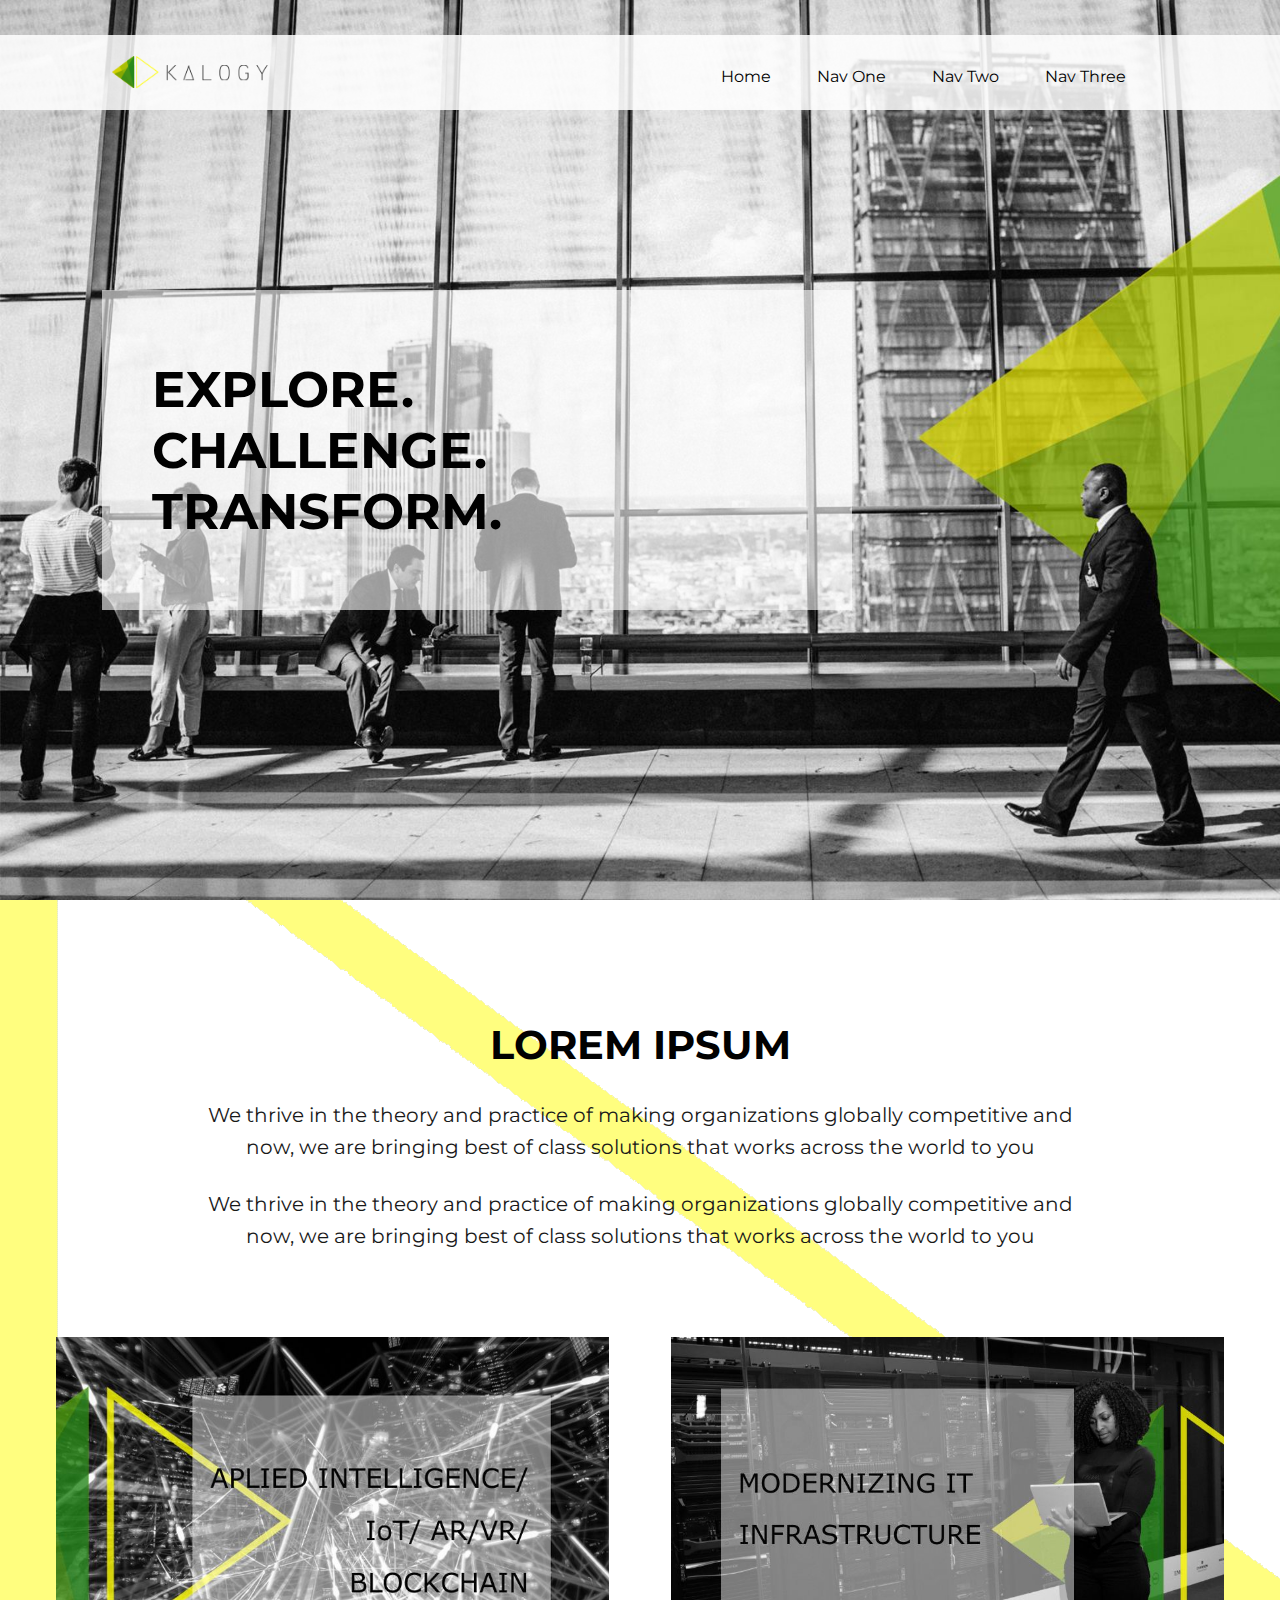
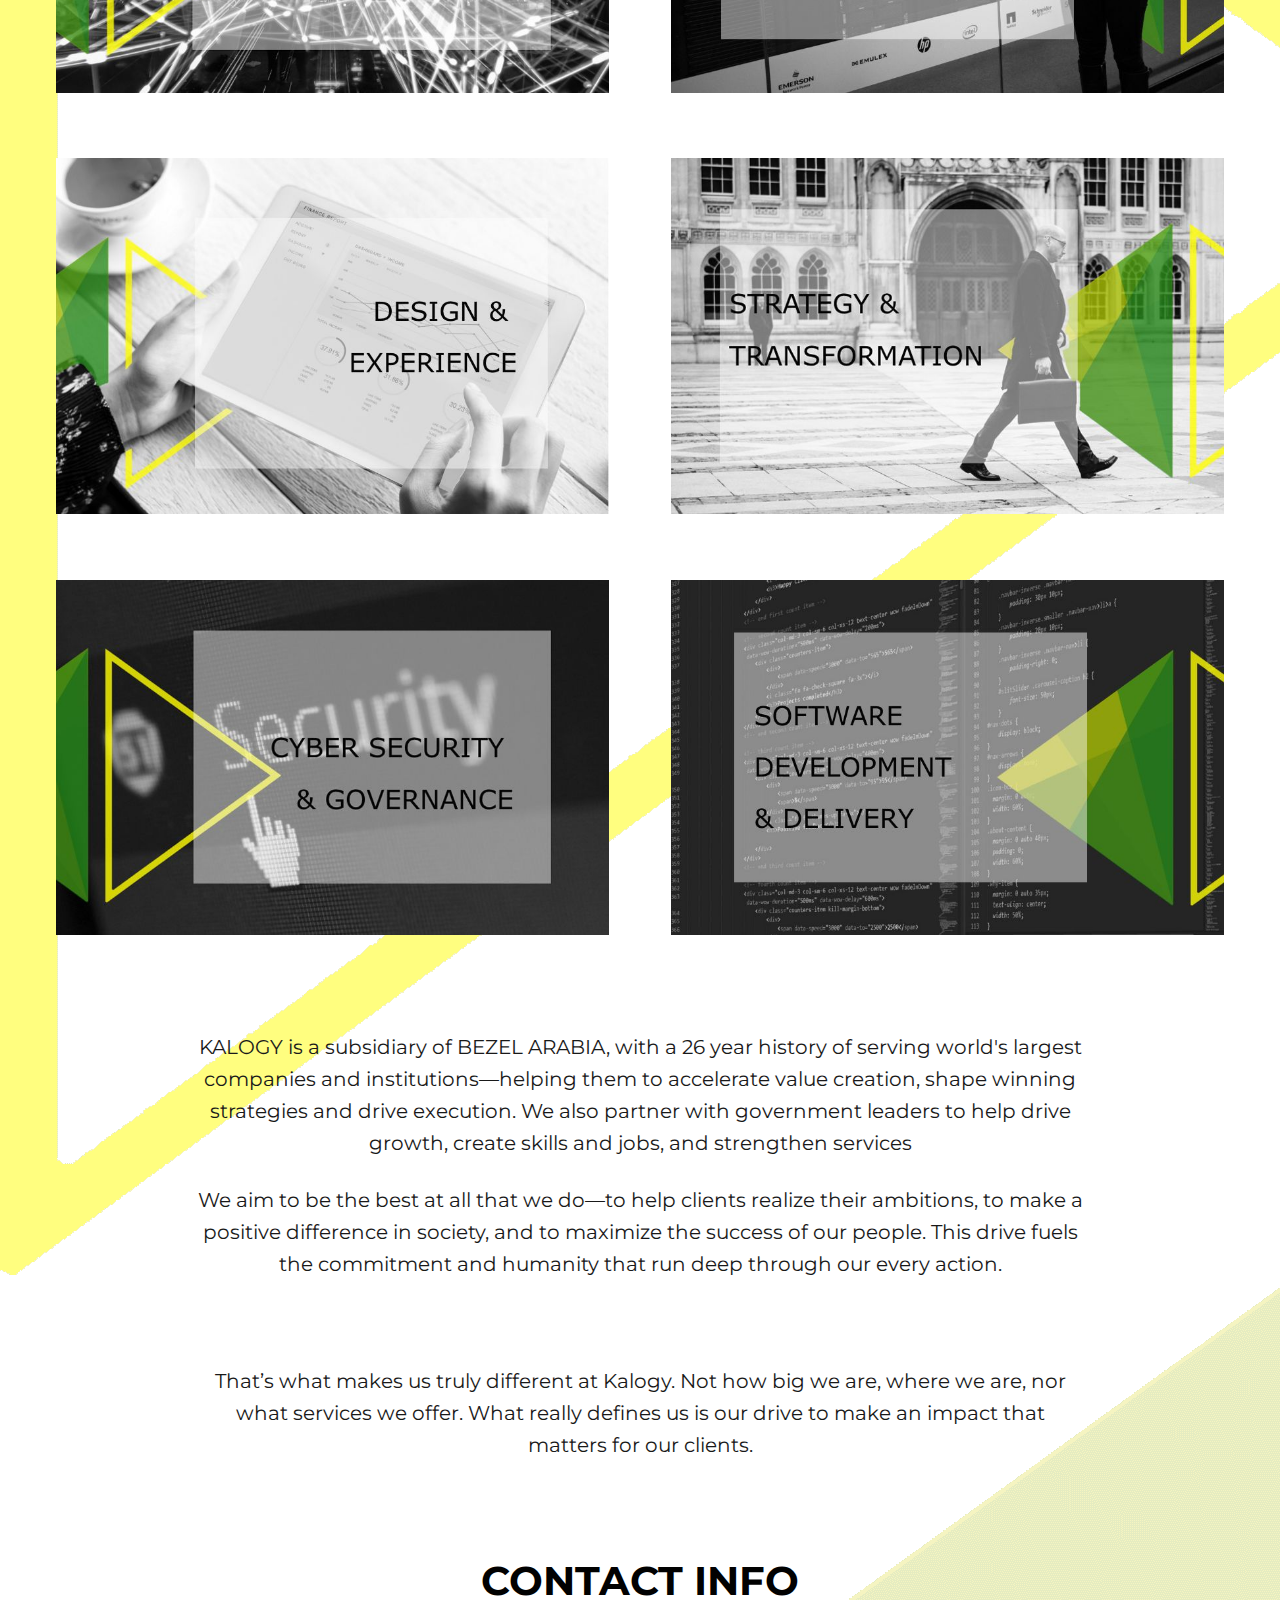
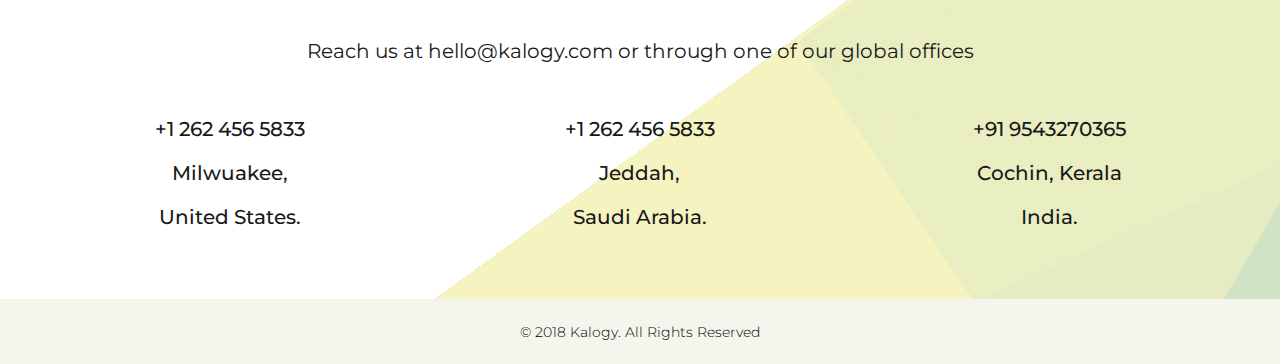
==== index.html @ 9469633d "Page designs" ====
<!doctype html>
<html lang="en" class="no-js">
<head>
	<meta charset="UTF-8">
  <meta name="viewport" content="width=device-width, initial-scale=1.0, maximum-scale=1.0, user-scalable=no" />
	<link href="https://fonts.googleapis.com/css?family=Montserrat:400,500,600,700" rel="stylesheet">
	<link rel="stylesheet" href="css/style.css">
	<script src="js/modernizr.js"></script> <!-- Modernizr -->

	<title></title>
</head>
<body>
	<header class="header">
		<div class="container">
			<div class="logo">
				<a href="index.html"><img src="images/logo.png" alt=""/></a>
			</div>
			<div class="mob-menu">
				 <span></span>
				 <span></span>
				 <span></span>
			</div>
			<nav class="nav">
				<ul class="nav-list">
					<li><a href="#">Home</a> </li>
					<li><a href="#">Nav One</a> </li>
					<li><a href="#">Nav Two</a> </li>
					<li><a href="#">Nav Three</a> </li>
				</ul>
			</nav>
		</div>
	</header>
 <main class="main">
 	 <div class="banner-sec home-bg">
		 <div class="container">
			 <div class="content-blk">
			 	<h1>EXPLORE.<br>CHALLENGE.<br>
				TRANSFORM.
				</h1>
			 </div>
		</div>
 	 </div>
	 <div class="content-sec cont-pad home-bg">
	 	<div class="container">
			<h2 class="sub-title">Lorem ipsum</h2>
       <article class="article">
 			 	<p>We thrive in the theory and practice of making organizations globally competitive and now, we are bringing best of class solutions that works across the world to you</p>
				<p>We thrive in the theory and practice of making organizations globally competitive and now, we are bringing best of class solutions that works across the world to you</p>
			 </article>
			 <div class="grid-blk grid-wrap">
			 		<div class="col-6 gird-img">
			 			<a href="service-1.html" target="_blank"><img src="images/grid-img-6.jpg" alt=""/></a>
			 		</div>
					<div class="col-6 gird-img">
			 			<a href="service-2.html" target="_blank"><img src="images/grid-img-4.jpg" alt=""/></a>
			 		</div>
					<div class="col-6 gird-img">
			 			<a href="service-3.html" target="_blank"><img src="images/grid-img-3.jpg" alt=""/></a>
			 		</div>
					<div class="col-6 gird-img">
			 			<a href="service-4.html" target="_blank"><img src="images/grid-img-2.jpg" alt=""/></a>
			 		</div>
					<div class="col-6 gird-img">
			 			<a href="service-5.html" target="_blank"><img src="images/grid-img-1.jpg" alt=""/></a>
			 		</div>
					<div class="col-6 gird-img">
			 			<a href="service-6.html" target="_blank"><img src="images/grid-img-5.jpg" alt=""/></a>
			 		</div>
			 </div>
			 <article class="article">
 			 	<p>KALOGY is a subsidiary of BEZEL ARABIA, with a 26 year history of serving world's largest companies and institutions—helping them to accelerate value creation, shape winning strategies and drive execution. We also partner with government leaders to help drive growth, create skills and jobs, and strengthen services</p>
				<p>We aim to be the best at all that we do—to help clients realize their ambitions, to make a positive difference in society, and to maximize the success of our people. This drive fuels the commitment and humanity that run deep through our every action.</p>
				<div class="p-sec">
					<p>That’s what makes us truly different at Kalogy. Not how big we are, where we are, nor what services we offer. What really defines us is our drive to make an impact that matters for our clients.</p>
				</div>
			 </article>
			 <div class="contact-blk">
				 <h2 class="sub-title">Contact info</h2>
			 		<article class="article">
						<p>Reach us at hello@kalogy.com or through one of our global offices</p>
					</article>
					<div class="grid-blk">
						<div class="col-3">
							<p>+1 262 456 5833</p>
							<p>Milwuakee,</p>
							<p>United States.</p>
						</div>
						<div class="col-3">
							<p>+1 262 456 5833</p>
							<p>Jeddah,</p>
							<p>Saudi Arabia.</p>
						</div>
						<div class="col-3">
							<p>+91 9543270365</p>
							<p>Cochin, Kerala</p>
							<p>India.</p>
						</div>
					</div>
			 </div>
		</div>
	 </div>
 </main>
<footer class="footer">
	<div class="container">
		© 2018 Kalogy. All Rights Reserved
	</div>
</footer>
<script src="js/jquery-3.1.min.js"></script>
<script src="js/main.js"></script> <!-- Resource jQuery -->
</body>
</html>
---- css/style.css ----
/*! normalize.css v3.0.3 | MIT License | github.com/necolas/normalize.css */html{font-family:sans-serif;-ms-text-size-adjust:100%;-webkit-text-size-adjust:100%}body,p{margin:0}article,aside,details,figcaption,figure,footer,header,hgroup,main,menu,nav,section,summary{display:block}audio,canvas,progress,video{display:inline-block;vertical-align:baseline}audio:not([controls]){display:none;height:0}[hidden],template{display:none}a{background-color:transparent}a:active,a:hover{outline:0}abbr[title]{border-bottom:1px dotted}b,strong{font-weight:bold}dfn{font-style:italic}h1{font-size:2em;margin:0.67em 0}mark{background:#ff0;color:#000}small{font-size:80%}sub,sup{font-size:75%;line-height:0;position:relative;vertical-align:baseline}sup{top:-0.5em}sub{bottom:-0.25em}img{border:0;max-width:100%}svg:not(:root){overflow:hidden}figure{margin:1em 40px}hr{box-sizing:content-box;height:0}pre{overflow:auto}code,kbd,pre,samp{font-family:monospace, monospace;font-size:1em}button,input,optgroup,select,textarea{color:inherit;font:inherit;margin:0}button{overflow:visible}button,select{text-transform:none}button,html input[type="button"],input[type="reset"],input[type="submit"]{-webkit-appearance:button;cursor:pointer}button[disabled],html input[disabled]{cursor:default}button::-moz-focus-inner,input::-moz-focus-inner{border:0;padding:0}input{line-height:normal}input[type="checkbox"],input[type="radio"]{box-sizing:border-box;padding:0}input[type="number"]::-webkit-inner-spin-button,input[type="number"]::-webkit-outer-spin-button{height:auto}input[type="search"]{-webkit-appearance:textfield;box-sizing:content-box}input[type="search"]::-webkit-search-cancel-button,input[type="search"]::-webkit-search-decoration{-webkit-appearance:none}fieldset{border:1px solid #c0c0c0;margin:0 2px;padding:0.35em 0.625em 0.75em}legend{border:0;padding:0}textarea{overflow:auto}optgroup{font-weight:bold}table{border-collapse:collapse;border-spacing:0}td,th{padding:0}ul,li,ol{list-style:none;margin:0;padding:0}*,*::after,*::before{box-sizing:border-box;-webkit-box-sizing:border-box}.clearfix:before,.clearfix:after{content:" ";display:table}.clearfix:after{clear:both}html{font-size:70%}@media only screen and (min-width: 1024px){html{font-size:100%}}body{font-size:1rem;font-family:"Montserrat",sans-serif;font-weight:500;background-color:#ffffff}a{text-decoration:none;font-weight:normal}a:hover,a:focus{text-decoration:none;outline:none}.container{max-width:1600px;width:100%;padding:0 10px;margin:0 auto;position:relative}@media only screen and (min-width: 1024px){.container{padding:0 25px}}@media only screen and (min-width: 1600px){.container{padding:0 8%}}.header{background-color:#ffffff;position:fixed;top:0;height:55px;width:100%;left:0;z-index:100;-webkit-box-shadow:0 2px 8px 0 rgba(0,0,0,0.08);box-shadow:0 2px 8px 0 rgba(0,0,0,0.08)}.header .container{padding:0}.header .container:before,.header .container:after{content:" ";display:table}.header .container:after{clear:both}.header .logo{padding:10px 0 0 10px}@media only screen and (min-width: 1024px){.header{box-shadow:none;-webkit-box-shadow:none;background-color:rgba(255,255,255,0.85);height:75px;position:absolute;width:100%;left:0;top:35px;padding:21px 0}.header .logo{float:left;padding-top:0}.header .container{padding:0 8%}}@media only screen and (min-width: 1024px){.header .nav{float:right;width:80%;margin-top:6px;text-align:right}}.header .nav-list{max-height:0;overflow:hidden;background-color:#ffffff;padding:0 10px;-moz-transition:max-height 0.4s;-o-transition:max-height 0.4s;-webkit-transition:max-height 0.4s;transition:max-height 0.4s}.header .nav-list>li{margin-bottom:10px}.header .nav-list>li>a{color:#010101;font-size:1.25rem;padding:15px 0;display:block;-webkit-transition:all .3s ease-in-out;-moz-transition:all .3s ease-in-out;-ms-transition:all .3s ease-in-out;-o-transition:all .3s ease-in-out;transition:all .3s ease-in-out;position:relative}.header .nav-list>li>a:after{position:absolute;content:"";width:0;height:2px;bottom:0;left:0;background-color:#439116;-webkit-transition:all .4s ease-in-out;-moz-transition:all .4s ease-in-out;-ms-transition:all .4s ease-in-out;-o-transition:all .4s ease-in-out;transition:all .4s ease-in-out}.header .nav-list>li>a:hover,.header .nav-list>li>a.active{color:#439116}.header .nav-list>li>a:hover:after,.header .nav-list>li>a.active:after{width:20px}@media only screen and (min-width: 1024px){.header .nav-list{max-height:none;background-color:transparent}.header .nav-list>li{display:inline-block;margin-right:5%}.header .nav-list>li a{padding:5px 0;font-size:1rem}}.header.open .nav-list{max-height:calc(100vh - 55px)}.banner-sec{width:100%;background-size:cover;background-repeat:no-repeat;min-height:400px}.banner-sec .container{height:100%;min-height:400px}.banner-sec .content-blk{position:absolute;top:100px;left:0;background-color:rgba(255,255,255,0.6);width:100%;padding:25px}@media only screen and (min-width: 1024px) and (max-height: 700px){.banner-sec .content-blk{top:135px;-moz-transform:translateY(0%);-webkit-transform:translateY(0%);-o-transform:translateY(0%);-ms-transform:translateY(0%);transform:translateY(0%)}}.banner-sec h1{text-transform:uppercase;font-weight:700;font-size:3.125rem;color:#010101}@media only screen and (min-width: 1024px){.banner-sec{height:100vh;min-height:700px}.banner-sec .content-blk{top:50%;-moz-transform:translateY(-50%);-webkit-transform:translateY(-50%);-o-transform:translateY(-50%);-ms-transform:translateY(-50%);transform:translateY(-50%);left:8%;max-width:750px;padding:35px 50px}.banner-sec .content-blk.right{text-align:right;left:auto;right:8%}}@media only screen and (min-width: 1600px){.banner-sec .content-blk{left:25px}.banner-sec .content-blk.right{right:25px}.banner-sec h1{line-height:100px}}.banner-sec.home-bg{background-image:url("../images/home-banner.jpg")}.banner-sec.serv-bg1{background-image:url("../images/serv-banner1.jpg")}.banner-sec.serv-bg2{background-image:url("../images/serv-banner2.jpg")}.banner-sec.serv-bg3{background-image:url("../images/serv-banner3.jpg")}.banner-sec.serv-bg4{background-image:url("../images/serv-banner5.jpg")}.banner-sec.serv-bg5{background-image:url("../images/serv-banner4.jpg")}.banner-sec.serv-bg6{background-image:url("../images/serv-banner6.jpg")}.sub-title{font-weight:700;margin-bottom:20px;text-align:center;margin-top:0;font-size:2.5rem;text-transform:uppercase;color:#010101}@media only screen and (min-width: 1024px){.sub-title{margin-bottom:30px}}.content-sec{background-repeat:no-repeat;height:100%;background-size:cover}@media only screen and (min-width: 1024px){.content-sec{background-size:auto}}.content-sec.home-bg{background-image:url("../images/home-bg.png")}.content-sec.sec-bg-1{background-image:url("../images/sec-bg-1.png");background-position:top right}.content-sec.sec-bg-2{background-image:url("../images/sec-bg-2.png");background-position:top left}.article{text-align:left;padding:0 5%}.article p{font-size:1.25rem;line-height:2rem;color:#191919;font-weight:400;margin-bottom:20px}.article p strong{font-weight:600}.article p>span{display:block}@media only screen and (min-width: 1024px){.article{padding:0 14%;text-align:center}.article.p-graph p{padding-bottom:40px}.article p{margin-bottom:25px}}@media only screen and (min-width: 1024px){.p-sec{padding-top:60px}}.cont-pad{padding-top:50px}@media only screen and (min-width: 1024px){.cont-pad{padding-top:120px}}.gird-img{text-align:center;margin-bottom:20px}@media only screen and (min-width: 1024px){.gird-img{margin-bottom:5%;padding:0 2.5%}}.grid-blk:before,.grid-blk:after{content:" ";display:table}.grid-blk:after{clear:both}@media only screen and (min-width: 1024px){.grid-blk .col-6{float:left;width:50%}.grid-blk .col-3{width:33.33%;float:left}}.grid-wrap{padding:25px 0}@media only screen and (min-width: 1024px){.grid-wrap{padding:60px 0 30px}}.contact-blk{padding-top:30px}.contact-blk .grid-blk{text-align:center}.contact-blk .col-3{margin-bottom:30px}.contact-blk p{color:#191919;margin-bottom:12px;font-size:1.25rem}@media only screen and (min-width: 1024px){.contact-blk{padding-top:70px}.contact-blk p{margin-bottom:20px}.contact-blk .grid-blk{padding:30px 0 50px}.contact-blk .col-3{margin-bottom:0}}.footer{height:65px;text-align:center;font-size:14px;font-weight:300;background-color:#f5f5ee;padding:24px 0}.main-content{padding-top:55px}@media only screen and (min-width: 1024px){.main-content{padding-top:0}}.mob-menu{position:absolute;right:12px;top:17px}@media only screen and (min-width: 1024px){.mob-menu{display:none}}.mob-menu span{display:block;width:30px;height:4px;margin-bottom:5px;position:relative;background:#439116;border-radius:3px;z-index:1;-webkit-transform-origin:4px 0px;transform-origin:4px 0px;transition:background 0.5s cubic-bezier(0.77, 0.2, 0.05, 1),opacity 0.55s ease,-webkit-transform 0.5s cubic-bezier(0.77, 0.2, 0.05, 1);transition:transform 0.5s cubic-bezier(0.77, 0.2, 0.05, 1),background 0.5s cubic-bezier(0.77, 0.2, 0.05, 1),opacity 0.55s ease;transition:transform 0.5s cubic-bezier(0.77, 0.2, 0.05, 1),background 0.5s cubic-bezier(0.77, 0.2, 0.05, 1),opacity 0.55s ease,-webkit-transform 0.5s cubic-bezier(0.77, 0.2, 0.05, 1)}.mob-menu span:first-child{transform-origin:0% 0%}.mob-menu span:nth-last-child(2){transform-origin:0% 100%}.mob-menu.active span{opacity:1;-webkit-transform:rotate(45deg) translate(-6px, -19px);transform:rotate(45deg) translate(-6px, -18px)}.mob-menu.active span:nth-last-child(2){-webkit-transform:rotate(-45deg) translate(0, 13px);transform:rotate(-45deg) translate(0, 13px)}.mob-menu.active span:nth-last-child(3){opacity:0;-webkit-transform:rotate(0deg) scale(0.2, 0.2);transform:rotate(0deg) scale(0.2, 0.2)}.list-wrap{padding:1px 0 20px;font-size:1.125rem}.list-wrap h4{font-size:1.5rem;font-weight:500}@media only screen and (min-width: 1024px){.list-wrap{font-size:1rem;padding:0 0 50px}.list-wrap h4{font-size:1.125rem}}.list-blk{padding-bottom:0}.list-blk ul,.list-blk ol{margin-left:30px}.list-blk ul,.list-blk ul li{list-style:disc;line-height:24px}.list-blk ol,.list-blk ol li{list-style:decimal;line-height:24px}.list-blk li{margin-bottom:10px;font-weight:400;color:#191919}@media only screen and (min-width: 1024px){.list-blk{padding-bottom:10px}}.hide-l{display:none}.hide-l h4{text-align:center;text-transform:uppercase}.show-m{display:block;font-size:1.125rem}@media only screen and (min-width: 1024px){.show-m{display:none}}@media only screen and (min-width: 1024px){.table-blk{width:100%;display:table}.table-blk .t-cell{display:table-cell;vertical-align:middle;padding-bottom:30px}.table-blk .col-1{width:19%;padding-right:1%}.table-blk .col-2{width:46%;padding-left:3%;padding-right:4%;border-left:2px solid #E5F3D6}.table-blk .col-3{width:34%;padding-left:3%;border-left:2px solid #FAF9D9}.table-blk.hide-l{display:table}.table-blk.hide-l .col-2,.table-blk.hide-l .col-3{border:0}}.listing{text-align:left;max-width:650px;margin:0 auto 50px;padding:0 5%}.listing li{margin-bottom:30px;font-size:1.25rem;font-weight:400;padding-left:25px;position:relative}.listing li:after{position:absolute;width:12px;height:12px;content:"";border-radius:50px;border:3px solid #439116;left:0;top:6px;background-color:#ffffff}@media only screen and (min-width: 1024px){.listing{margin-bottom:75px}.listing li{padding-left:40px}.listing li:after{border:4px solid #439116;width:14px;height:14px}}.img-blk{padding-bottom:70px}
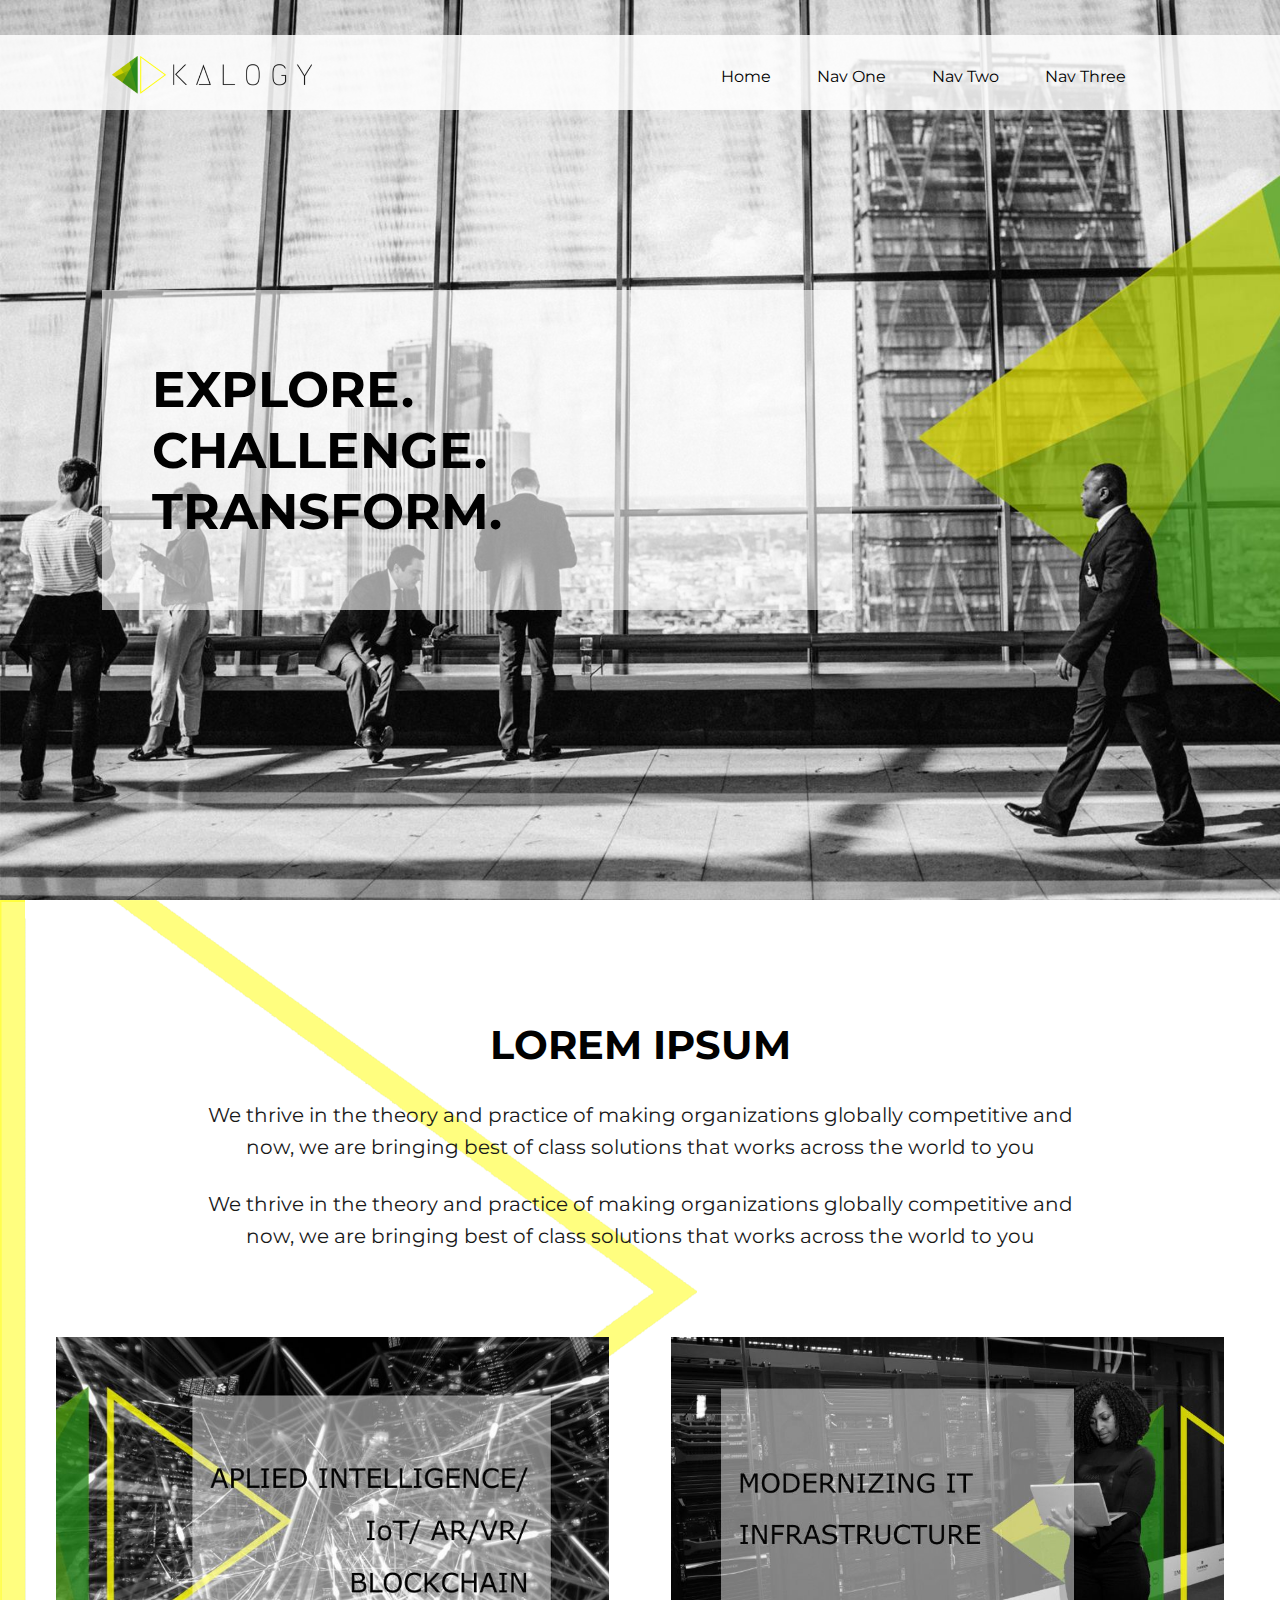
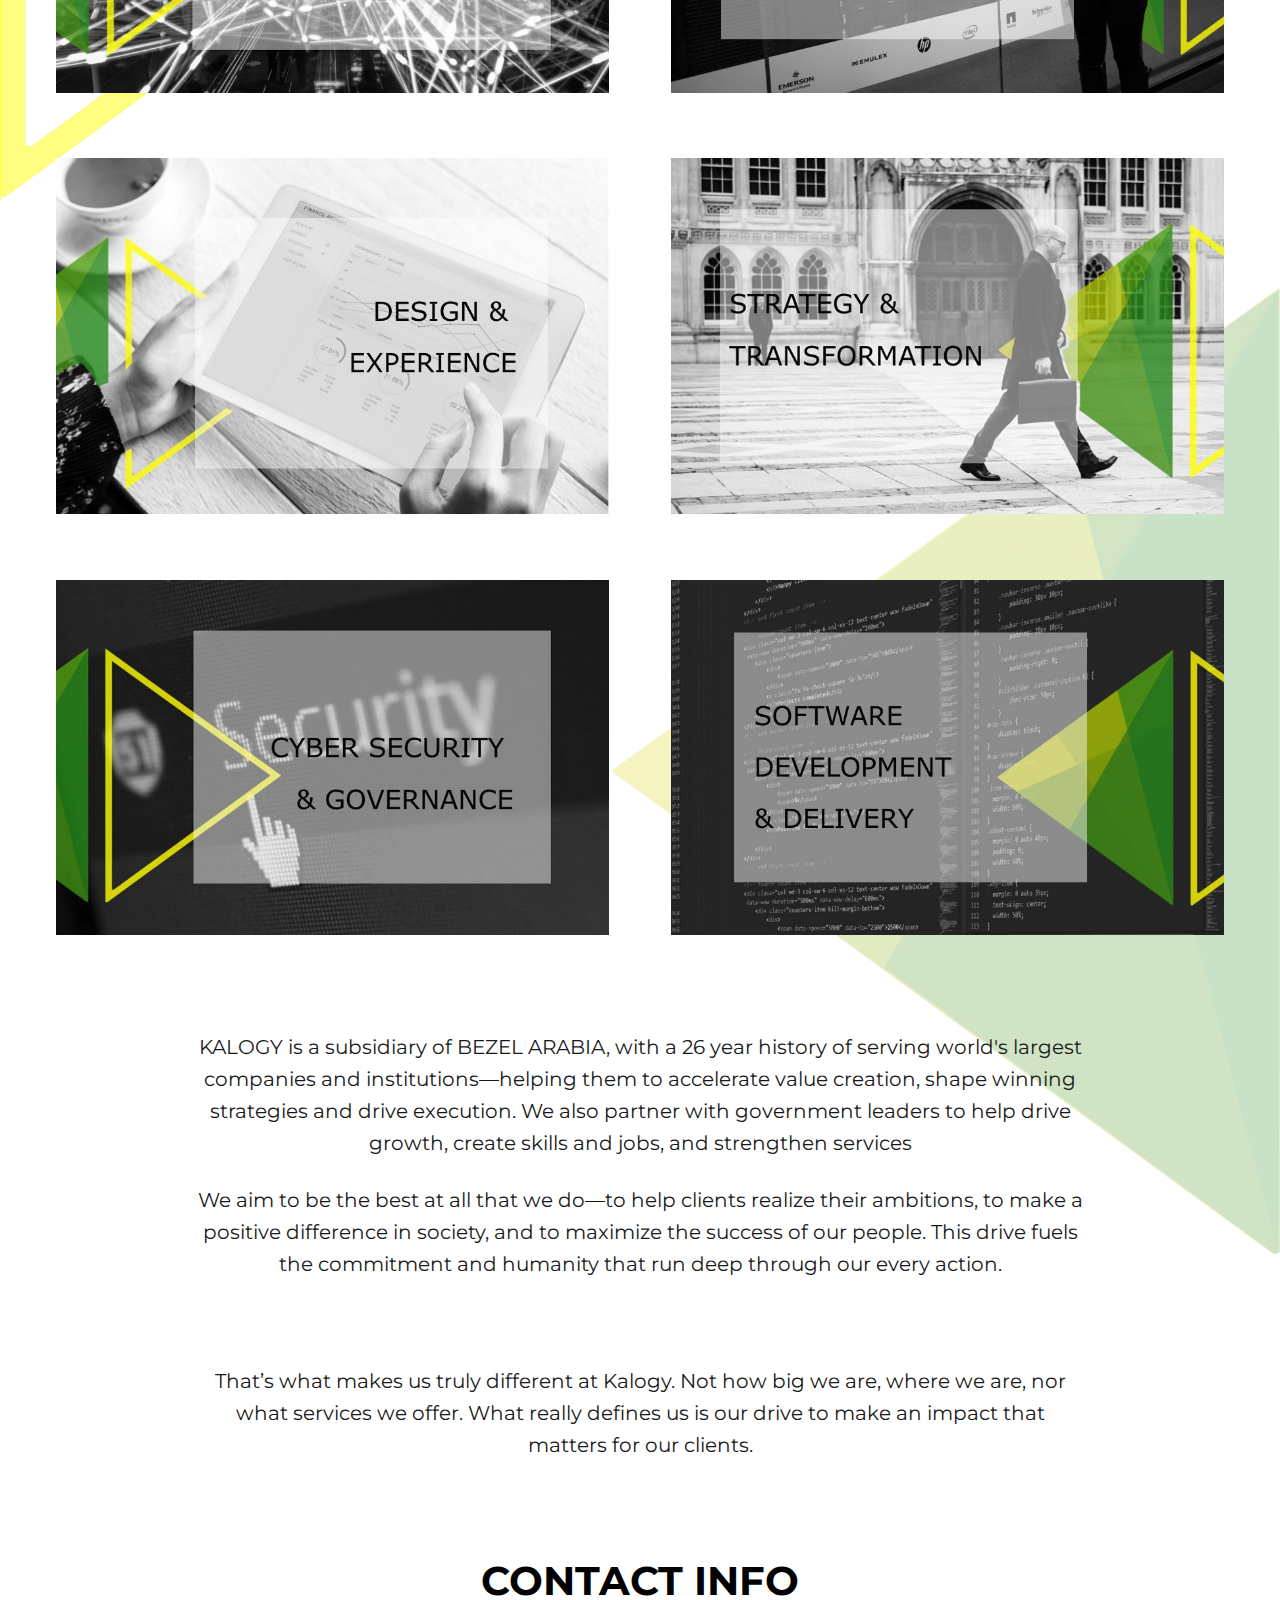
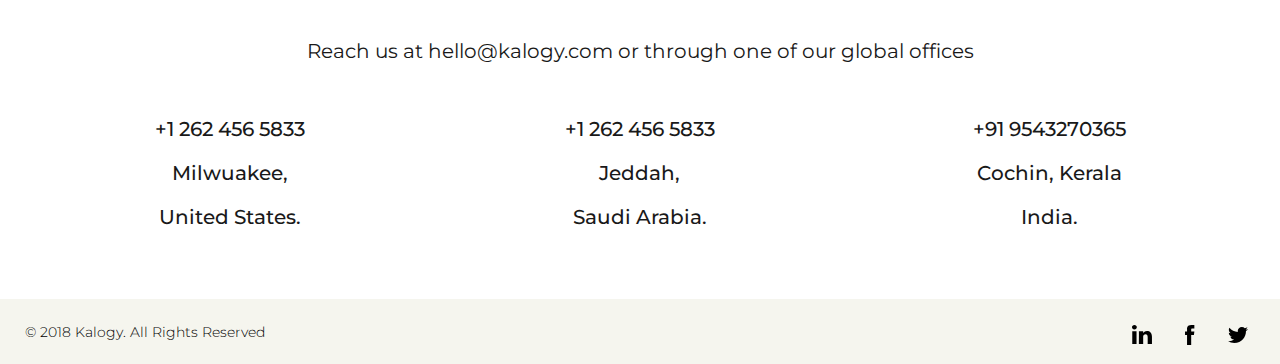
==== commit f20d45e4: "design changes" ====
--- a/index.html
+++ b/index.html
@@ -3,11 +3,12 @@
 <head>
 	<meta charset="UTF-8">
   <meta name="viewport" content="width=device-width, initial-scale=1.0, maximum-scale=1.0, user-scalable=no" />
+	<link rel="shortcut icon" href="images/favicon.ico" type="image/x-icon">
+  <link rel="icon" href="images/favicon.ico" type="image/x-icon">
 	<link href="https://fonts.googleapis.com/css?family=Montserrat:400,500,600,700" rel="stylesheet">
 	<link rel="stylesheet" href="css/style.css">
 	<script src="js/modernizr.js"></script> <!-- Modernizr -->
-
-	<title></title>
+	<title>Kalogy</title>
 </head>
 <body>
 	<header class="header">
@@ -49,22 +50,22 @@
 			 </article>
 			 <div class="grid-blk grid-wrap">
 			 		<div class="col-6 gird-img">
-			 			<a href="service-1.html" target="_blank"><img src="images/grid-img-6.jpg" alt=""/></a>
+			 			<a href="service-1.html"><img src="images/grid-img-6.jpg" alt=""/></a>
 			 		</div>
 					<div class="col-6 gird-img">
-			 			<a href="service-2.html" target="_blank"><img src="images/grid-img-4.jpg" alt=""/></a>
+			 			<a href="service-2.html"><img src="images/grid-img-4.jpg" alt=""/></a>
 			 		</div>
 					<div class="col-6 gird-img">
-			 			<a href="service-3.html" target="_blank"><img src="images/grid-img-3.jpg" alt=""/></a>
+			 			<a href="service-3.html"><img src="images/grid-img-3.jpg" alt=""/></a>
 			 		</div>
 					<div class="col-6 gird-img">
-			 			<a href="service-4.html" target="_blank"><img src="images/grid-img-2.jpg" alt=""/></a>
+			 			<a href="service-4.html"><img src="images/grid-img-2.jpg" alt=""/></a>
 			 		</div>
 					<div class="col-6 gird-img">
-			 			<a href="service-5.html" target="_blank"><img src="images/grid-img-1.jpg" alt=""/></a>
+			 			<a href="service-5.html"><img src="images/grid-img-1.jpg" alt=""/></a>
 			 		</div>
 					<div class="col-6 gird-img">
-			 			<a href="service-6.html" target="_blank"><img src="images/grid-img-5.jpg" alt=""/></a>
+			 			<a href="service-6.html"><img src="images/grid-img-5.jpg" alt=""/></a>
 			 		</div>
 			 </div>
 			 <article class="article">
@@ -101,8 +102,15 @@
 	 </div>
  </main>
 <footer class="footer">
-	<div class="container">
-		© 2018 Kalogy. All Rights Reserved
+	<div class="container ">
+		<ul class="social ">
+			<li> <a href="#" target="_blank"> <svg xmlns="http://www.w3.org/2000/svg" viewBox="-2 -2 24 24" width="24" height="24" preserveAspectRatio="xMinYMin" class="jam-icon jam-3"><path d="M19.959 11.719v7.379h-4.278v-6.885c0-1.73-.619-2.91-2.167-2.91-1.182 0-1.886.796-2.195 1.565-.113.275-.142.658-.142 1.043v7.187h-4.28s.058-11.66 0-12.869h4.28v1.824l-.028.042h.028v-.042c.568-.875 1.583-2.126 3.856-2.126 2.815 0 4.926 1.84 4.926 5.792zM2.421.026C.958.026 0 .986 0 2.249c0 1.235.93 2.224 2.365 2.224h.028c1.493 0 2.42-.989 2.42-2.224C4.787.986 3.887.026 2.422.026zM.254 19.098h4.278V6.229H.254v12.869z"></path></svg></a></li>
+			<li><a href="#" target="_blank"><svg xmlns="http://www.w3.org/2000/svg" viewBox="-7 -2 24 24" width="24" height="24" preserveAspectRatio="xMinYMin" class="jam-icon jam-4"><path d="M2.046 3.865v2.748H.032v3.36h2.014v9.986H6.18V9.974h2.775s.26-1.611.386-3.373H6.197V4.303c0-.343.45-.805.896-.805h2.254V0H6.283c-4.34 0-4.237 3.363-4.237 3.865z"></path></svg></a></li>
+			<li><a href="#" target="_blank"><svg xmlns="http://www.w3.org/2000/svg" viewBox="-2 -4 24 24" width="24" height="24" preserveAspectRatio="xMinYMin" class="jam-icon jam-3"><path d="M20 1.907a8.292 8.292 0 0 1-2.356.637A4.07 4.07 0 0 0 19.448.31a8.349 8.349 0 0 1-2.607.98A4.12 4.12 0 0 0 13.846.015c-2.266 0-4.103 1.81-4.103 4.04 0 .316.036.625.106.92A11.708 11.708 0 0 1 1.393.754a3.964 3.964 0 0 0-.554 2.03c0 1.403.724 2.64 1.824 3.363A4.151 4.151 0 0 1 .805 5.64v.05c0 1.958 1.415 3.591 3.29 3.963a4.216 4.216 0 0 1-1.08.141c-.265 0-.522-.025-.773-.075a4.098 4.098 0 0 0 3.832 2.807 8.312 8.312 0 0 1-5.095 1.727c-.332 0-.658-.02-.979-.056a11.727 11.727 0 0 0 6.289 1.818c7.547 0 11.673-6.157 11.673-11.496l-.014-.523A8.126 8.126 0 0 0 20 1.907z"></path></svg></a></li>
+		</ul>
+		<div class="cpy-rgt">
+			© 2018 Kalogy. All Rights Reserved
+		</div>
 	</div>
 </footer>
 <script src="js/jquery-3.1.min.js"></script>
--- a/css/style.css
+++ b/css/style.css
@@ -1 +1 @@
-/*! normalize.css v3.0.3 | MIT License | github.com/necolas/normalize.css */html{font-family:sans-serif;-ms-text-size-adjust:100%;-webkit-text-size-adjust:100%}body,p{margin:0}article,aside,details,figcaption,figure,footer,header,hgroup,main,menu,nav,section,summary{display:block}audio,canvas,progress,video{display:inline-block;vertical-align:baseline}audio:not([controls]){display:none;height:0}[hidden],template{display:none}a{background-color:transparent}a:active,a:hover{outline:0}abbr[title]{border-bottom:1px dotted}b,strong{font-weight:bold}dfn{font-style:italic}h1{font-size:2em;margin:0.67em 0}mark{background:#ff0;color:#000}small{font-size:80%}sub,sup{font-size:75%;line-height:0;position:relative;vertical-align:baseline}sup{top:-0.5em}sub{bottom:-0.25em}img{border:0;max-width:100%}svg:not(:root){overflow:hidden}figure{margin:1em 40px}hr{box-sizing:content-box;height:0}pre{overflow:auto}code,kbd,pre,samp{font-family:monospace, monospace;font-size:1em}button,input,optgroup,select,textarea{color:inherit;font:inherit;margin:0}button{overflow:visible}button,select{text-transform:none}button,html input[type="button"],input[type="reset"],input[type="submit"]{-webkit-appearance:button;cursor:pointer}button[disabled],html input[disabled]{cursor:default}button::-moz-focus-inner,input::-moz-focus-inner{border:0;padding:0}input{line-height:normal}input[type="checkbox"],input[type="radio"]{box-sizing:border-box;padding:0}input[type="number"]::-webkit-inner-spin-button,input[type="number"]::-webkit-outer-spin-button{height:auto}input[type="search"]{-webkit-appearance:textfield;box-sizing:content-box}input[type="search"]::-webkit-search-cancel-button,input[type="search"]::-webkit-search-decoration{-webkit-appearance:none}fieldset{border:1px solid #c0c0c0;margin:0 2px;padding:0.35em 0.625em 0.75em}legend{border:0;padding:0}textarea{overflow:auto}optgroup{font-weight:bold}table{border-collapse:collapse;border-spacing:0}td,th{padding:0}ul,li,ol{list-style:none;margin:0;padding:0}*,*::after,*::before{box-sizing:border-box;-webkit-box-sizing:border-box}.clearfix:before,.clearfix:after{content:" ";display:table}.clearfix:after{clear:both}html{font-size:70%}@media only screen and (min-width: 1024px){html{font-size:100%}}body{font-size:1rem;font-family:"Montserrat",sans-serif;font-weight:500;background-color:#ffffff}a{text-decoration:none;font-weight:normal}a:hover,a:focus{text-decoration:none;outline:none}.container{max-width:1600px;width:100%;padding:0 10px;margin:0 auto;position:relative}@media only screen and (min-width: 1024px){.container{padding:0 25px}}@media only screen and (min-width: 1600px){.container{padding:0 8%}}.header{background-color:#ffffff;position:fixed;top:0;height:55px;width:100%;left:0;z-index:100;-webkit-box-shadow:0 2px 8px 0 rgba(0,0,0,0.08);box-shadow:0 2px 8px 0 rgba(0,0,0,0.08)}.header .container{padding:0}.header .container:before,.header .container:after{content:" ";display:table}.header .container:after{clear:both}.header .logo{padding:10px 0 0 10px}@media only screen and (min-width: 1024px){.header{box-shadow:none;-webkit-box-shadow:none;background-color:rgba(255,255,255,0.85);height:75px;position:absolute;width:100%;left:0;top:35px;padding:21px 0}.header .logo{float:left;padding-top:0}.header .container{padding:0 8%}}@media only screen and (min-width: 1024px){.header .nav{float:right;width:80%;margin-top:6px;text-align:right}}.header .nav-list{max-height:0;overflow:hidden;background-color:#ffffff;padding:0 10px;-moz-transition:max-height 0.4s;-o-transition:max-height 0.4s;-webkit-transition:max-height 0.4s;transition:max-height 0.4s}.header .nav-list>li{margin-bottom:10px}.header .nav-list>li>a{color:#010101;font-size:1.25rem;padding:15px 0;display:block;-webkit-transition:all .3s ease-in-out;-moz-transition:all .3s ease-in-out;-ms-transition:all .3s ease-in-out;-o-transition:all .3s ease-in-out;transition:all .3s ease-in-out;position:relative}.header .nav-list>li>a:after{position:absolute;content:"";width:0;height:2px;bottom:0;left:0;background-color:#439116;-webkit-transition:all .4s ease-in-out;-moz-transition:all .4s ease-in-out;-ms-transition:all .4s ease-in-out;-o-transition:all .4s ease-in-out;transition:all .4s ease-in-out}.header .nav-list>li>a:hover,.header .nav-list>li>a.active{color:#439116}.header .nav-list>li>a:hover:after,.header .nav-list>li>a.active:after{width:20px}@media only screen and (min-width: 1024px){.header .nav-list{max-height:none;background-color:transparent}.header .nav-list>li{display:inline-block;margin-right:5%}.header .nav-list>li a{padding:5px 0;font-size:1rem}}.header.open .nav-list{max-height:calc(100vh - 55px)}.banner-sec{width:100%;background-size:cover;background-repeat:no-repeat;min-height:400px}.banner-sec .container{height:100%;min-height:400px}.banner-sec .content-blk{position:absolute;top:100px;left:0;background-color:rgba(255,255,255,0.6);width:100%;padding:25px}@media only screen and (min-width: 1024px) and (max-height: 700px){.banner-sec .content-blk{top:135px;-moz-transform:translateY(0%);-webkit-transform:translateY(0%);-o-transform:translateY(0%);-ms-transform:translateY(0%);transform:translateY(0%)}}.banner-sec h1{text-transform:uppercase;font-weight:700;font-size:3.125rem;color:#010101}@media only screen and (min-width: 1024px){.banner-sec{height:100vh;min-height:700px}.banner-sec .content-blk{top:50%;-moz-transform:translateY(-50%);-webkit-transform:translateY(-50%);-o-transform:translateY(-50%);-ms-transform:translateY(-50%);transform:translateY(-50%);left:8%;max-width:750px;padding:35px 50px}.banner-sec .content-blk.right{text-align:right;left:auto;right:8%}}@media only screen and (min-width: 1600px){.banner-sec .content-blk{left:25px}.banner-sec .content-blk.right{right:25px}.banner-sec h1{line-height:100px}}.banner-sec.home-bg{background-image:url("../images/home-banner.jpg")}.banner-sec.serv-bg1{background-image:url("../images/serv-banner1.jpg")}.banner-sec.serv-bg2{background-image:url("../images/serv-banner2.jpg")}.banner-sec.serv-bg3{background-image:url("../images/serv-banner3.jpg")}.banner-sec.serv-bg4{background-image:url("../images/serv-banner5.jpg")}.banner-sec.serv-bg5{background-image:url("../images/serv-banner4.jpg")}.banner-sec.serv-bg6{background-image:url("../images/serv-banner6.jpg")}.sub-title{font-weight:700;margin-bottom:20px;text-align:center;margin-top:0;font-size:2.5rem;text-transform:uppercase;color:#010101}@media only screen and (min-width: 1024px){.sub-title{margin-bottom:30px}}.content-sec{background-repeat:no-repeat;height:100%;background-size:cover}@media only screen and (min-width: 1024px){.content-sec{background-size:auto}}.content-sec.home-bg{background-image:url("../images/home-bg.png")}.content-sec.sec-bg-1{background-image:url("../images/sec-bg-1.png");background-position:top right}.content-sec.sec-bg-2{background-image:url("../images/sec-bg-2.png");background-position:top left}.article{text-align:left;padding:0 5%}.article p{font-size:1.25rem;line-height:2rem;color:#191919;font-weight:400;margin-bottom:20px}.article p strong{font-weight:600}.article p>span{display:block}@media only screen and (min-width: 1024px){.article{padding:0 14%;text-align:center}.article.p-graph p{padding-bottom:40px}.article p{margin-bottom:25px}}@media only screen and (min-width: 1024px){.p-sec{padding-top:60px}}.cont-pad{padding-top:50px}@media only screen and (min-width: 1024px){.cont-pad{padding-top:120px}}.gird-img{text-align:center;margin-bottom:20px}@media only screen and (min-width: 1024px){.gird-img{margin-bottom:5%;padding:0 2.5%}}.grid-blk:before,.grid-blk:after{content:" ";display:table}.grid-blk:after{clear:both}@media only screen and (min-width: 1024px){.grid-blk .col-6{float:left;width:50%}.grid-blk .col-3{width:33.33%;float:left}}.grid-wrap{padding:25px 0}@media only screen and (min-width: 1024px){.grid-wrap{padding:60px 0 30px}}.contact-blk{padding-top:30px}.contact-blk .grid-blk{text-align:center}.contact-blk .col-3{margin-bottom:30px}.contact-blk p{color:#191919;margin-bottom:12px;font-size:1.25rem}@media only screen and (min-width: 1024px){.contact-blk{padding-top:70px}.contact-blk p{margin-bottom:20px}.contact-blk .grid-blk{padding:30px 0 50px}.contact-blk .col-3{margin-bottom:0}}.footer{height:65px;text-align:center;font-size:14px;font-weight:300;background-color:#f5f5ee;padding:24px 0}.main-content{padding-top:55px}@media only screen and (min-width: 1024px){.main-content{padding-top:0}}.mob-menu{position:absolute;right:12px;top:17px}@media only screen and (min-width: 1024px){.mob-menu{display:none}}.mob-menu span{display:block;width:30px;height:4px;margin-bottom:5px;position:relative;background:#439116;border-radius:3px;z-index:1;-webkit-transform-origin:4px 0px;transform-origin:4px 0px;transition:background 0.5s cubic-bezier(0.77, 0.2, 0.05, 1),opacity 0.55s ease,-webkit-transform 0.5s cubic-bezier(0.77, 0.2, 0.05, 1);transition:transform 0.5s cubic-bezier(0.77, 0.2, 0.05, 1),background 0.5s cubic-bezier(0.77, 0.2, 0.05, 1),opacity 0.55s ease;transition:transform 0.5s cubic-bezier(0.77, 0.2, 0.05, 1),background 0.5s cubic-bezier(0.77, 0.2, 0.05, 1),opacity 0.55s ease,-webkit-transform 0.5s cubic-bezier(0.77, 0.2, 0.05, 1)}.mob-menu span:first-child{transform-origin:0% 0%}.mob-menu span:nth-last-child(2){transform-origin:0% 100%}.mob-menu.active span{opacity:1;-webkit-transform:rotate(45deg) translate(-6px, -19px);transform:rotate(45deg) translate(-6px, -18px)}.mob-menu.active span:nth-last-child(2){-webkit-transform:rotate(-45deg) translate(0, 13px);transform:rotate(-45deg) translate(0, 13px)}.mob-menu.active span:nth-last-child(3){opacity:0;-webkit-transform:rotate(0deg) scale(0.2, 0.2);transform:rotate(0deg) scale(0.2, 0.2)}.list-wrap{padding:1px 0 20px;font-size:1.125rem}.list-wrap h4{font-size:1.5rem;font-weight:500}@media only screen and (min-width: 1024px){.list-wrap{font-size:1rem;padding:0 0 50px}.list-wrap h4{font-size:1.125rem}}.list-blk{padding-bottom:0}.list-blk ul,.list-blk ol{margin-left:30px}.list-blk ul,.list-blk ul li{list-style:disc;line-height:24px}.list-blk ol,.list-blk ol li{list-style:decimal;line-height:24px}.list-blk li{margin-bottom:10px;font-weight:400;color:#191919}@media only screen and (min-width: 1024px){.list-blk{padding-bottom:10px}}.hide-l{display:none}.hide-l h4{text-align:center;text-transform:uppercase}.show-m{display:block;font-size:1.125rem}@media only screen and (min-width: 1024px){.show-m{display:none}}@media only screen and (min-width: 1024px){.table-blk{width:100%;display:table}.table-blk .t-cell{display:table-cell;vertical-align:middle;padding-bottom:30px}.table-blk .col-1{width:19%;padding-right:1%}.table-blk .col-2{width:46%;padding-left:3%;padding-right:4%;border-left:2px solid #E5F3D6}.table-blk .col-3{width:34%;padding-left:3%;border-left:2px solid #FAF9D9}.table-blk.hide-l{display:table}.table-blk.hide-l .col-2,.table-blk.hide-l .col-3{border:0}}.listing{text-align:left;max-width:650px;margin:0 auto 50px;padding:0 5%}.listing li{margin-bottom:30px;font-size:1.25rem;font-weight:400;padding-left:25px;position:relative}.listing li:after{position:absolute;width:12px;height:12px;content:"";border-radius:50px;border:3px solid #439116;left:0;top:6px;background-color:#ffffff}@media only screen and (min-width: 1024px){.listing{margin-bottom:75px}.listing li{padding-left:40px}.listing li:after{border:4px solid #439116;width:14px;height:14px}}.img-blk{padding-bottom:70px}
+/*! normalize.css v3.0.3 | MIT License | github.com/necolas/normalize.css */html{font-family:sans-serif;-ms-text-size-adjust:100%;-webkit-text-size-adjust:100%}body,p{margin:0}article,aside,details,figcaption,figure,footer,header,hgroup,main,menu,nav,section,summary{display:block}audio,canvas,progress,video{display:inline-block;vertical-align:baseline}audio:not([controls]){display:none;height:0}[hidden],template{display:none}a{background-color:transparent}a:active,a:hover{outline:0}abbr[title]{border-bottom:1px dotted}b,strong{font-weight:bold}dfn{font-style:italic}h1{font-size:2em;margin:0.67em 0}mark{background:#ff0;color:#000}small{font-size:80%}sub,sup{font-size:75%;line-height:0;position:relative;vertical-align:baseline}sup{top:-0.5em}sub{bottom:-0.25em}img{border:0;max-width:100%}svg:not(:root){overflow:hidden}figure{margin:1em 40px}hr{box-sizing:content-box;height:0}pre{overflow:auto}code,kbd,pre,samp{font-family:monospace, monospace;font-size:1em}button,input,optgroup,select,textarea{color:inherit;font:inherit;margin:0}button{overflow:visible}button,select{text-transform:none}button,html input[type="button"],input[type="reset"],input[type="submit"]{-webkit-appearance:button;cursor:pointer}button[disabled],html input[disabled]{cursor:default}button::-moz-focus-inner,input::-moz-focus-inner{border:0;padding:0}input{line-height:normal}input[type="checkbox"],input[type="radio"]{box-sizing:border-box;padding:0}input[type="number"]::-webkit-inner-spin-button,input[type="number"]::-webkit-outer-spin-button{height:auto}input[type="search"]{-webkit-appearance:textfield;box-sizing:content-box}input[type="search"]::-webkit-search-cancel-button,input[type="search"]::-webkit-search-decoration{-webkit-appearance:none}fieldset{border:1px solid #c0c0c0;margin:0 2px;padding:0.35em 0.625em 0.75em}legend{border:0;padding:0}textarea{overflow:auto}optgroup{font-weight:bold}table{border-collapse:collapse;border-spacing:0}td,th{padding:0}ul,li,ol{list-style:none;margin:0;padding:0}*,*::after,*::before{box-sizing:border-box;-webkit-box-sizing:border-box}.clearfix:before,.clearfix:after{content:" ";display:table}.clearfix:after{clear:both}html{font-size:70%}@media only screen and (min-width: 1024px){html{font-size:100%}}body{font-size:1rem;font-family:"Montserrat",sans-serif;font-weight:500;background-color:#ffffff}a{text-decoration:none;font-weight:normal}a:hover,a:focus{text-decoration:none;outline:none}.container{max-width:1600px;width:100%;padding:0 10px;margin:0 auto;position:relative}@media only screen and (min-width: 1024px){.container{padding:0 25px}}@media only screen and (min-width: 1600px){.container{padding:0 8%}}.header{background-color:#ffffff;position:fixed;top:0;height:55px;width:100%;left:0;z-index:100;-webkit-box-shadow:0 2px 8px 0 rgba(0,0,0,0.08);box-shadow:0 2px 8px 0 rgba(0,0,0,0.08)}.header .container{padding:0}.header .container:before,.header .container:after{content:" ";display:table}.header .container:after{clear:both}.header .logo{padding:10px 0 0 10px;max-width:170px}@media only screen and (min-width: 1024px){.header{box-shadow:none;-webkit-box-shadow:none;background-color:rgba(255,255,255,0.85);height:75px;position:absolute;width:100%;left:0;top:35px;padding:21px 0}.header .logo{float:left;max-width:none;padding-top:0}.header .container{padding:0 8%}}@media only screen and (min-width: 1024px){.header .nav{float:right;width:80%;margin-top:6px;text-align:right}}.header .nav-list{max-height:0;overflow:hidden;background-color:#ffffff;padding:0 10px;-moz-transition:max-height 0.4s;-o-transition:max-height 0.4s;-webkit-transition:max-height 0.4s;transition:max-height 0.4s}.header .nav-list>li{margin-bottom:10px}.header .nav-list>li>a{color:#010101;font-size:1.25rem;padding:15px 0;display:block;-webkit-transition:all .3s ease-in-out;-moz-transition:all .3s ease-in-out;-ms-transition:all .3s ease-in-out;-o-transition:all .3s ease-in-out;transition:all .3s ease-in-out;position:relative}.header .nav-list>li>a:after{position:absolute;content:"";width:0;height:2px;bottom:0;left:0;background-color:#439116;-webkit-transition:all .4s ease-in-out;-moz-transition:all .4s ease-in-out;-ms-transition:all .4s ease-in-out;-o-transition:all .4s ease-in-out;transition:all .4s ease-in-out}.header .nav-list>li>a:hover,.header .nav-list>li>a.active{color:#439116}.header .nav-list>li>a:hover:after,.header .nav-list>li>a.active:after{width:20px}@media only screen and (min-width: 1024px){.header .nav-list{max-height:none;background-color:transparent}.header .nav-list>li{display:inline-block;margin-right:5%}.header .nav-list>li a{padding:5px 0;font-size:1rem}}.header.open .nav-list{max-height:calc(100vh - 55px)}.banner-sec{width:100%;background-size:cover;background-repeat:no-repeat}.banner-sec .container{height:100%;min-height:370px}.banner-sec .content-blk{position:absolute;top:100px;left:0;background-color:rgba(255,255,255,0.6);width:100%;padding:25px}@media only screen and (min-width: 1024px) and (max-height: 700px){.banner-sec .content-blk{top:135px;-moz-transform:translateY(0%);-webkit-transform:translateY(0%);-o-transform:translateY(0%);-ms-transform:translateY(0%);transform:translateY(0%)}}.banner-sec h1{text-transform:uppercase;font-weight:700;font-size:2.625rem;color:#010101}@media only screen and (min-width: 768px){.banner-sec{min-height:400px}.banner-sec h1{font-size:3.125rem}.banner-sec .container{min-height:400px}}@media only screen and (min-width: 1024px){.banner-sec{height:100vh;min-height:700px}.banner-sec .content-blk{top:50%;-moz-transform:translateY(-50%);-webkit-transform:translateY(-50%);-o-transform:translateY(-50%);-ms-transform:translateY(-50%);transform:translateY(-50%);left:8%;max-width:750px;padding:35px 50px}.banner-sec .content-blk.right{text-align:right;left:auto;right:8%}}@media only screen and (min-width: 1600px){.banner-sec .content-blk{left:25px}.banner-sec .content-blk.right{right:25px}.banner-sec h1{line-height:100px}}.banner-sec.home-bg{background-image:url("../images/home-banner-mob.jpg")}@media only screen and (min-width: 768px){.banner-sec.home-bg{background-image:url("../images/home-banner.jpg")}}.banner-sec.serv-bg1{background-image:url("../images/serv-banner1.jpg")}@media only screen and (min-width: 768px){.banner-sec.serv-bg1{background-image:url("../images/home-banner.jpg")}}.banner-sec.serv-bg2{background-image:url("../images/serv-banner2-mob.jpg")}@media only screen and (min-width: 768px){.banner-sec.serv-bg2{background-image:url("../images/serv-banner2.jpg")}}.banner-sec.serv-bg3{background-image:url("../images/serv-banner3-mob.jpg")}@media only screen and (min-width: 768px){.banner-sec.serv-bg3{background-image:url("../images/serv-banner3.jpg")}}.banner-sec.serv-bg4{background-image:url("../images/serv-banner5-mob.jpg")}@media only screen and (min-width: 768px){.banner-sec.serv-bg4{background-image:url("../images/serv-banner5.jpg")}}.banner-sec.serv-bg5{background-image:url("../images/serv-banner4-mob.jpg")}@media only screen and (min-width: 768px){.banner-sec.serv-bg5{background-image:url("../images/serv-banner4.jpg")}}.banner-sec.serv-bg6{background-image:url("../images/serv-banner6-mob.jpg")}@media only screen and (min-width: 768px){.banner-sec.serv-bg6{background-image:url("../images/serv-banner6.jpg")}}.sub-title{font-weight:700;margin-bottom:20px;text-align:center;margin-top:0;font-size:2.5rem;text-transform:uppercase;color:#010101}@media only screen and (min-width: 1024px){.sub-title{margin-bottom:30px}}.content-sec{background-repeat:no-repeat;height:100%;background-size:contain}.content-sec.home-bg{background-image:url("../images/home-bg.png")}.content-sec.sec-bg-1{background-image:url("../images/sec-bg-1.png");background-position:top right}.content-sec.sec-bg-2{background-image:url("../images/sec-bg-2.png");background-position:top left}.article{text-align:left;padding:0 5%}.article p{font-size:1.25rem;line-height:2rem;color:#191919;font-weight:400;margin-bottom:20px}.article p strong{font-weight:600}.article p>span{display:block}@media only screen and (min-width: 1024px){.article{padding:0 14%;text-align:center}.article.p-graph p{padding-bottom:40px}.article p{margin-bottom:25px}}@media only screen and (min-width: 1024px){.p-sec{padding-top:60px}}.cont-pad{padding-top:50px}@media only screen and (min-width: 1024px){.cont-pad{padding-top:120px}}.gird-img{text-align:center;margin-bottom:20px}@media only screen and (min-width: 1024px){.gird-img{margin-bottom:5%;padding:0 2.5%}}.grid-blk:before,.grid-blk:after{content:" ";display:table}.grid-blk:after{clear:both}@media only screen and (min-width: 1024px){.grid-blk .col-6{float:left;width:50%}.grid-blk .col-3{width:33.33%;float:left}}.grid-wrap{padding:25px 0}@media only screen and (min-width: 1024px){.grid-wrap{padding:60px 0 30px}}.contact-blk{padding-top:30px}.contact-blk .grid-blk{text-align:center}.contact-blk .col-3{margin-bottom:30px}.contact-blk p{color:#191919;margin-bottom:12px;font-size:1.25rem}@media only screen and (min-width: 1024px){.contact-blk{padding-top:70px}.contact-blk p{margin-bottom:20px}.contact-blk .grid-blk{padding:30px 0 50px}.contact-blk .col-3{margin-bottom:0}}.footer{min-height:65px;text-align:center;font-size:14px;font-weight:300;background-color:#f5f5ee;padding:24px 0}.main-content{padding-top:55px}@media only screen and (min-width: 1024px){.main-content{padding-top:0}}.mob-menu{position:absolute;right:12px;top:17px}@media only screen and (min-width: 1024px){.mob-menu{display:none}}.mob-menu span{display:block;width:30px;height:4px;margin-bottom:5px;position:relative;background:#439116;border-radius:3px;z-index:1;-webkit-transform-origin:4px 0px;transform-origin:4px 0px;transition:background 0.5s cubic-bezier(0.77, 0.2, 0.05, 1),opacity 0.55s ease,-webkit-transform 0.5s cubic-bezier(0.77, 0.2, 0.05, 1);transition:transform 0.5s cubic-bezier(0.77, 0.2, 0.05, 1),background 0.5s cubic-bezier(0.77, 0.2, 0.05, 1),opacity 0.55s ease;transition:transform 0.5s cubic-bezier(0.77, 0.2, 0.05, 1),background 0.5s cubic-bezier(0.77, 0.2, 0.05, 1),opacity 0.55s ease,-webkit-transform 0.5s cubic-bezier(0.77, 0.2, 0.05, 1)}.mob-menu span:first-child{transform-origin:0% 0%}.mob-menu span:nth-last-child(2){transform-origin:0% 100%}.mob-menu.active span{opacity:1;-webkit-transform:rotate(45deg) translate(-6px, -19px);transform:rotate(45deg) translate(-6px, -18px)}.mob-menu.active span:nth-last-child(2){-webkit-transform:rotate(-45deg) translate(0, 13px);transform:rotate(-45deg) translate(0, 13px)}.mob-menu.active span:nth-last-child(3){opacity:0;-webkit-transform:rotate(0deg) scale(0.2, 0.2);transform:rotate(0deg) scale(0.2, 0.2)}.list-wrap{padding:1px 0 20px;font-size:1.125rem}.list-wrap h4{font-size:1.5rem;font-weight:500}@media only screen and (min-width: 1024px){.list-wrap{font-size:1rem;padding:0 0 50px}.list-wrap h4{font-size:1.125rem}}.list-blk{padding-bottom:0}.list-blk ul,.list-blk ol{margin-left:30px}.list-blk ul,.list-blk ul li{list-style:disc;line-height:24px}.list-blk ol,.list-blk ol li{list-style:decimal;line-height:24px}.list-blk li{margin-bottom:10px;font-weight:400;color:#191919}@media only screen and (min-width: 1024px){.list-blk{padding-bottom:10px}}.hide-l{display:none}.hide-l h4{text-align:center;text-transform:uppercase}.show-m{display:block;font-size:1.125rem}@media only screen and (min-width: 1024px){.show-m{display:none}}@media only screen and (min-width: 1024px){.table-blk{width:100%;display:table}.table-blk .t-cell{display:table-cell;vertical-align:middle;padding-bottom:30px}.table-blk .col-1{width:19%;padding-right:1%}.table-blk .col-2{width:46%;padding-left:3%;padding-right:4%;border-left:2px solid #E5F3D6}.table-blk .col-3{width:34%;padding-left:3%;border-left:2px solid #FAF9D9}.table-blk.hide-l{display:table}.table-blk.hide-l .col-2,.table-blk.hide-l .col-3{border:0}}.listing{text-align:left;max-width:650px;margin:0 auto 50px;padding:0 5%}.listing li{margin-bottom:30px;font-size:1.25rem;font-weight:400;padding-left:25px;position:relative}.listing li:after{position:absolute;width:12px;height:12px;content:"";border-radius:50px;border:3px solid #439116;left:0;top:6px;background-color:#ffffff}@media only screen and (min-width: 1024px){.listing{margin-bottom:75px}.listing li{padding-left:40px}.listing li:after{border:4px solid #439116;width:14px;height:14px}}.img-blk{padding-bottom:70px}.cpy-rgt{margin-top:18px}@media only screen and (min-width: 768px){.cpy-rgt{float:left;margin-top:0}}.social>li{display:inline-block;margin-left:10px}.social>li>a{padding:0 5px}@media only screen and (min-width: 768px){.social{float:right}}
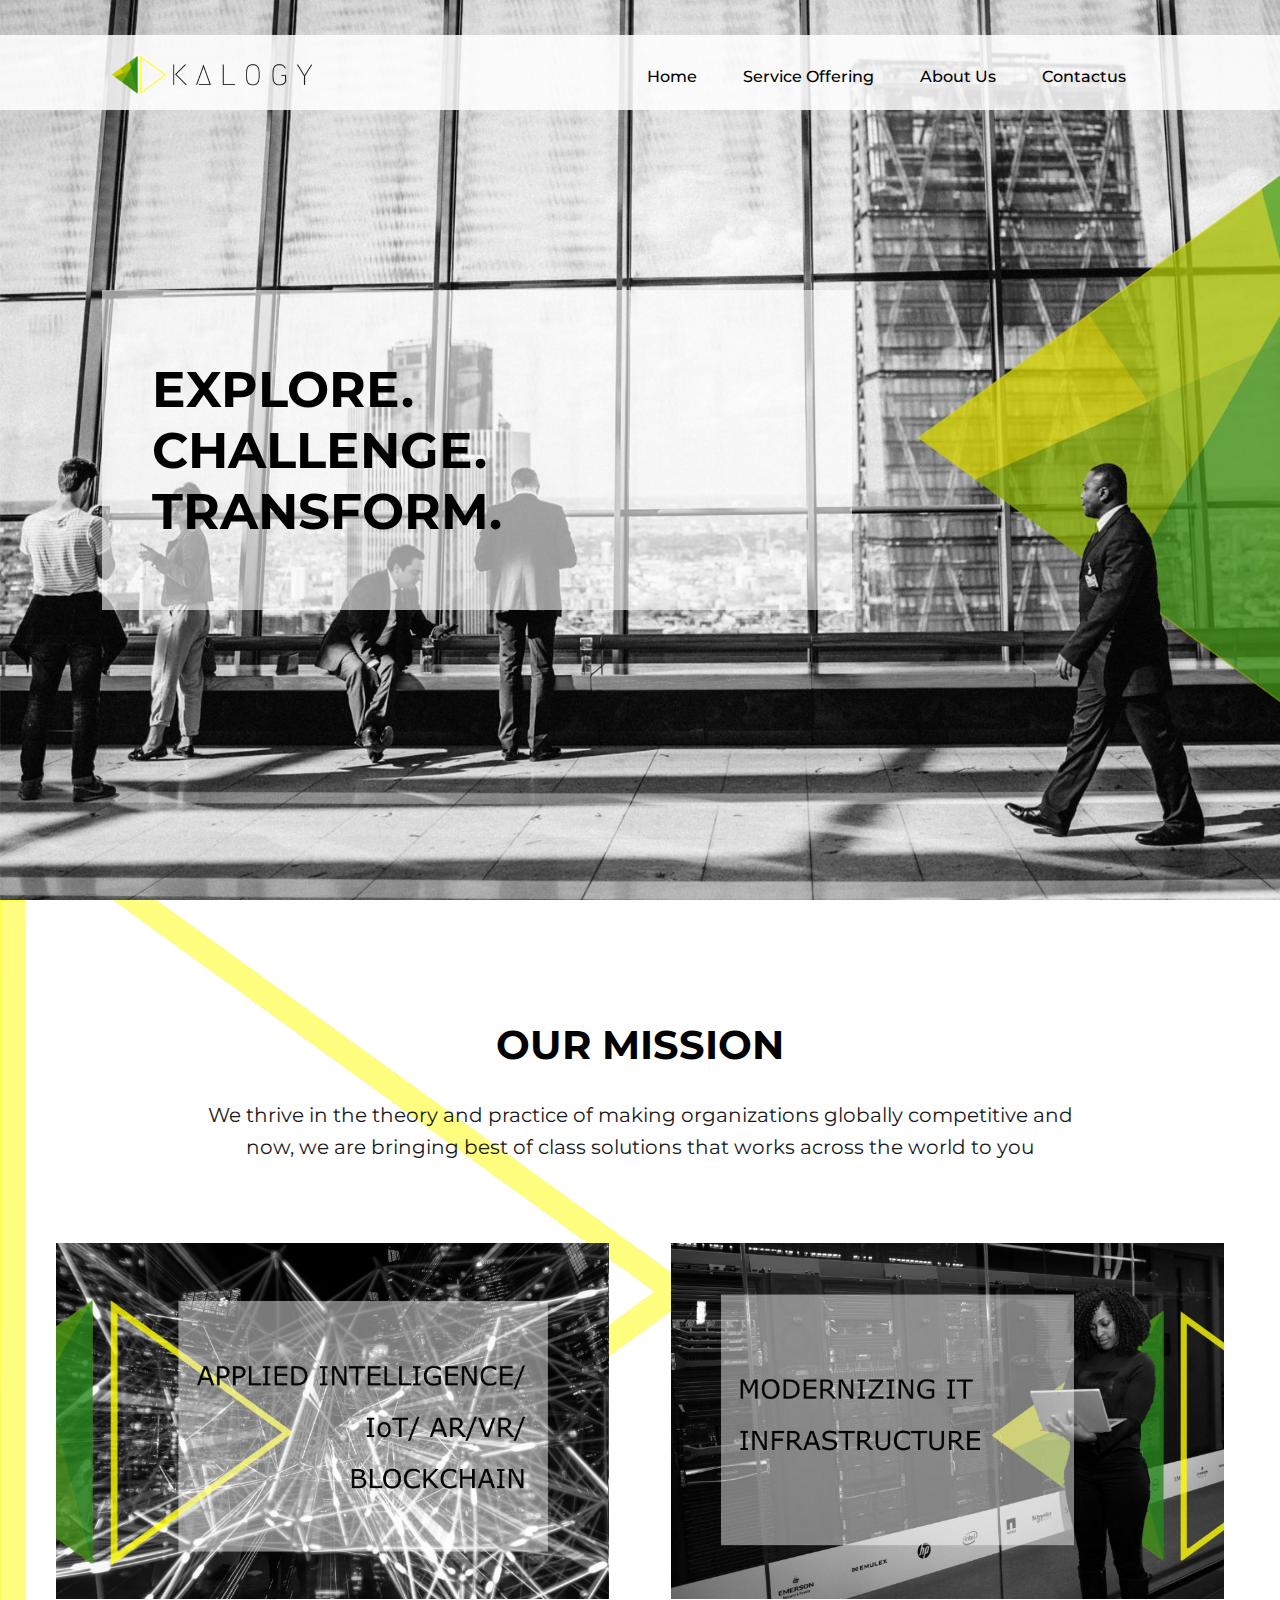
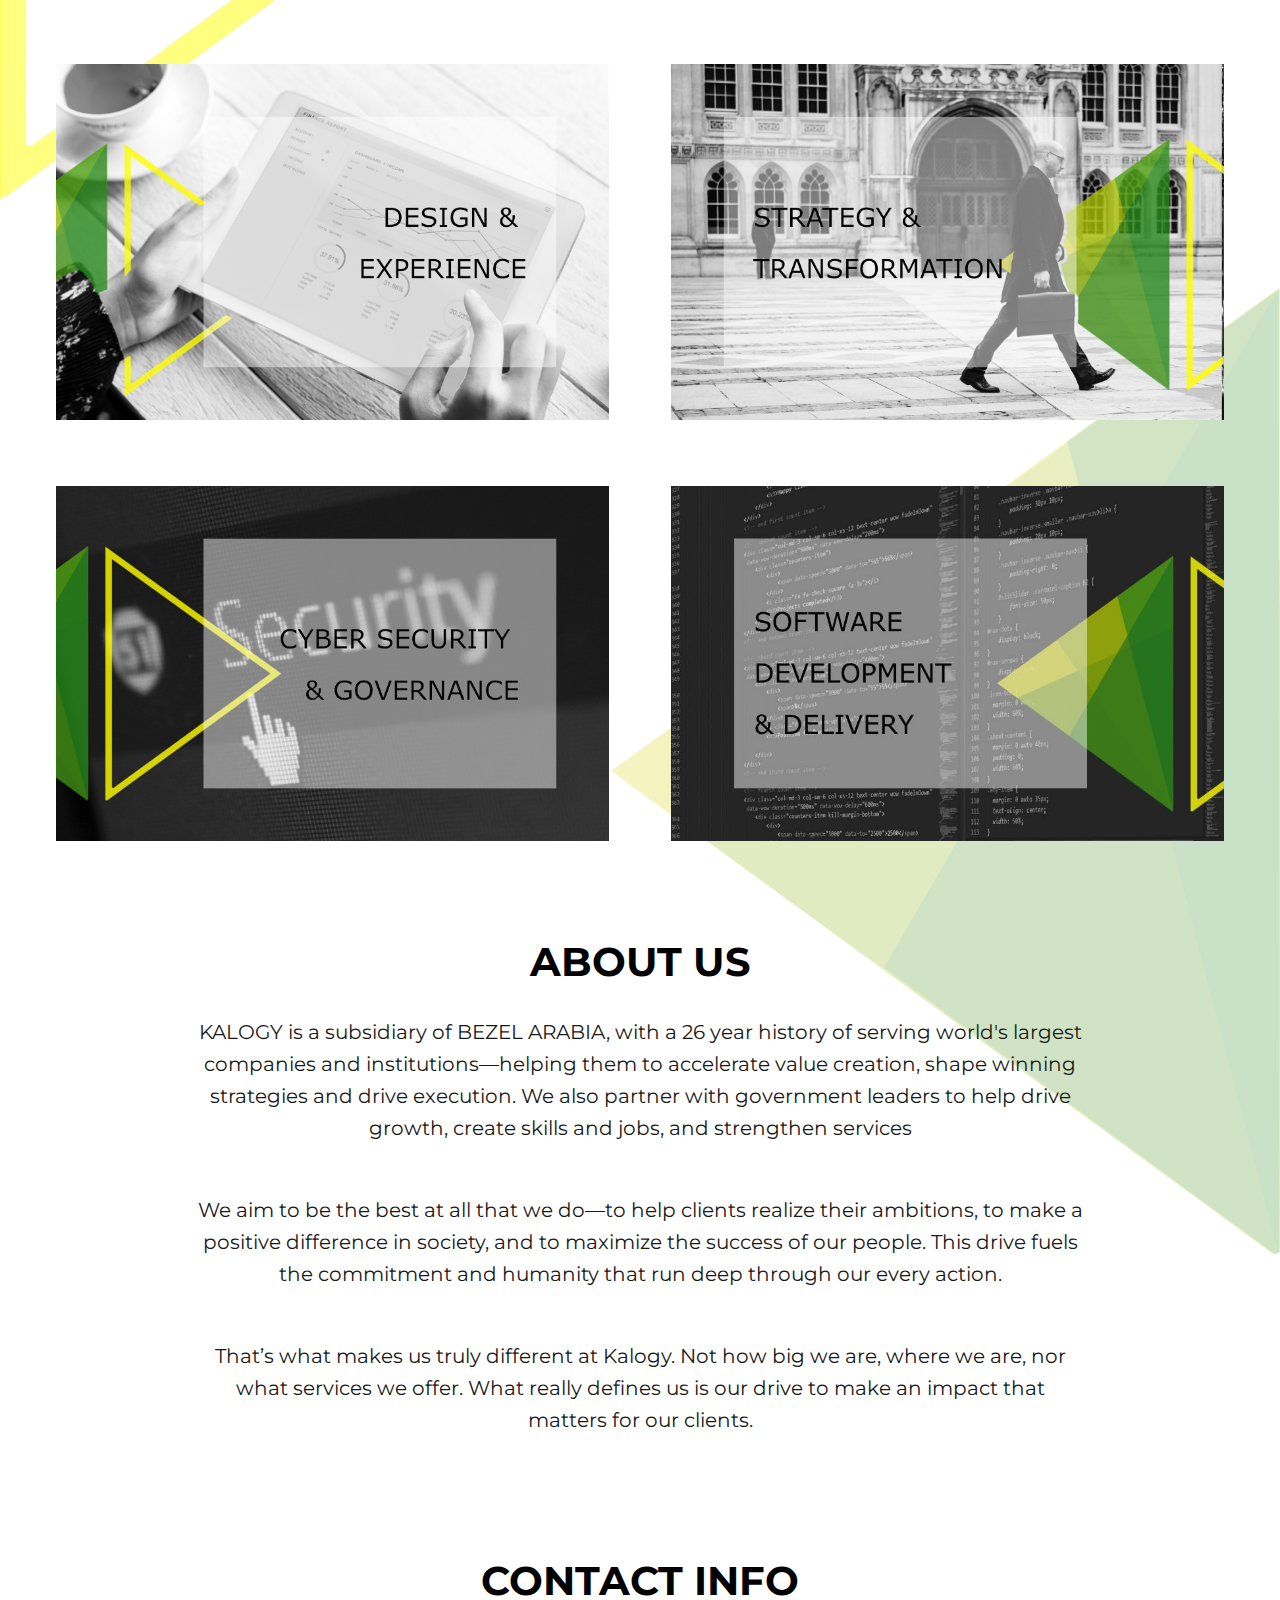
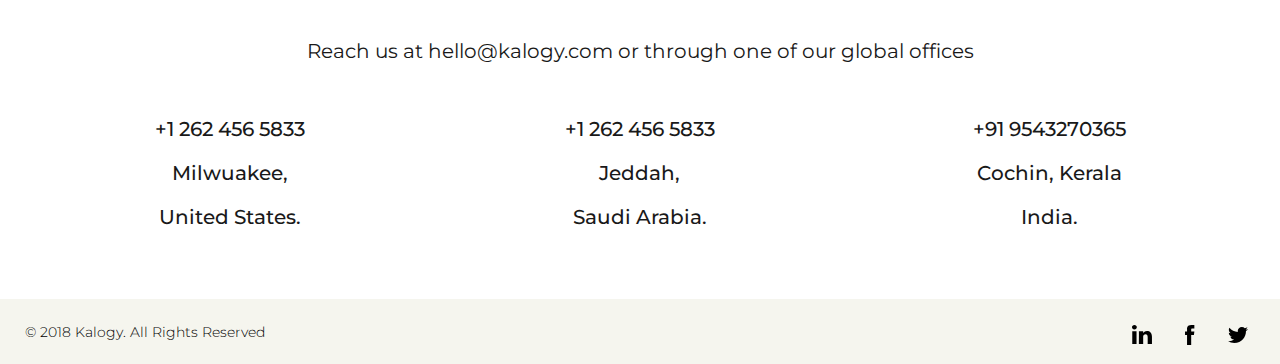
==== commit bc13f75a: "design changes" ====
--- a/index.html
+++ b/index.html
@@ -21,12 +21,24 @@
 				 <span></span>
 				 <span></span>
 			</div>
-			<nav class="nav">
+			<nav class="nav" id="mainNav">
 				<ul class="nav-list">
-					<li><a href="#">Home</a> </li>
-					<li><a href="#">Nav One</a> </li>
-					<li><a href="#">Nav Two</a> </li>
-					<li><a href="#">Nav Three</a> </li>
+					<li><a href="index.html">Home</a> </li>
+					<li>
+						<div class="serv-drop">
+							<span class="link">Service Offering</span>
+							<ul class="drop-dwn">
+								<li> <a href="service-1.html">Applied Intelligence</a> </li>
+								<li> <a href="service-2.html">Modernizing it Infrastructure</a> </li>
+								<li> <a href="service-3.html">Design & Experience</a> </li>
+								<li> <a href="service-4.html">Strategy & Transformation</a> </li>
+								<li> <a href="service-5.html">Cybersecurity & Governance</a> </li>
+								<li> <a href="service-6.html">Software Development & Delivery</a> </li>
+							</ul>
+						</div>
+					 </li>
+					<li><a href="#about" class="scroll-trigger">About Us</a> </li>
+					<li><a href="#contact" class="scroll-trigger">Contactus</a> </li>
 				</ul>
 			</nav>
 		</div>
@@ -43,10 +55,10 @@
  	 </div>
 	 <div class="content-sec cont-pad home-bg">
 	 	<div class="container">
-			<h2 class="sub-title">Lorem ipsum</h2>
+			<h2 class="sub-title">OUR MISSION</h2>
        <article class="article">
  			 	<p>We thrive in the theory and practice of making organizations globally competitive and now, we are bringing best of class solutions that works across the world to you</p>
-				<p>We thrive in the theory and practice of making organizations globally competitive and now, we are bringing best of class solutions that works across the world to you</p>
+
 			 </article>
 			 <div class="grid-blk grid-wrap">
 			 		<div class="col-6 gird-img">
@@ -68,36 +80,39 @@
 			 			<a href="service-6.html"><img src="images/grid-img-5.jpg" alt=""/></a>
 			 		</div>
 			 </div>
-			 <article class="article">
- 			 	<p>KALOGY is a subsidiary of BEZEL ARABIA, with a 26 year history of serving world's largest companies and institutions—helping them to accelerate value creation, shape winning strategies and drive execution. We also partner with government leaders to help drive growth, create skills and jobs, and strengthen services</p>
-				<p>We aim to be the best at all that we do—to help clients realize their ambitions, to make a positive difference in society, and to maximize the success of our people. This drive fuels the commitment and humanity that run deep through our every action.</p>
-				<div class="p-sec">
-					<p>That’s what makes us truly different at Kalogy. Not how big we are, where we are, nor what services we offer. What really defines us is our drive to make an impact that matters for our clients.</p>
-				</div>
-			 </article>
-			 <div class="contact-blk">
-				 <h2 class="sub-title">Contact info</h2>
-			 		<article class="article">
-						<p>Reach us at hello@kalogy.com or through one of our global offices</p>
-					</article>
-					<div class="grid-blk">
-						<div class="col-3">
-							<p>+1 262 456 5833</p>
-							<p>Milwuakee,</p>
-							<p>United States.</p>
-						</div>
-						<div class="col-3">
-							<p>+1 262 456 5833</p>
-							<p>Jeddah,</p>
-							<p>Saudi Arabia.</p>
-						</div>
-						<div class="col-3">
-							<p>+91 9543270365</p>
-							<p>Cochin, Kerala</p>
-							<p>India.</p>
-						</div>
-					</div>
-			 </div>
+			 <section id="about">
+				 <article class="article p-graph">
+  				 <h2 class="sub-title">About Us</h2>
+   			 	<p>KALOGY is a subsidiary of BEZEL ARABIA, with a 26 year history of serving world's largest companies and institutions—helping them to accelerate value creation, shape winning strategies and drive execution. We also partner with government leaders to help drive growth, create skills and jobs, and strengthen services</p>
+  				<p>We aim to be the best at all that we do—to help clients realize their ambitions, to make a positive difference in society, and to maximize the success of our people. This drive fuels the commitment and humanity that run deep through our every action.</p>
+  				<p>That’s what makes us truly different at Kalogy. Not how big we are, where we are, nor what services we offer. What really defines us is our drive to make an impact that matters for our clients.</p>
+  			 </article>
+			 </section>
+			 <section id="contact">
+				 <div class="contact-blk">
+  				 <h2 class="sub-title">Contact info</h2>
+  			 		<article class="article">
+  						<p>Reach us at hello@kalogy.com or through one of our global offices</p>
+  					</article>
+  					<div class="grid-blk">
+  						<div class="col-3">
+  							<p>+1 262 456 5833</p>
+  							<p>Milwuakee,</p>
+  							<p>United States.</p>
+  						</div>
+  						<div class="col-3">
+  							<p>+1 262 456 5833</p>
+  							<p>Jeddah,</p>
+  							<p>Saudi Arabia.</p>
+  						</div>
+  						<div class="col-3">
+  							<p>+91 9543270365</p>
+  							<p>Cochin, Kerala</p>
+  							<p>India.</p>
+  						</div>
+  					</div>
+  			 </div>
+			 </section>
 		</div>
 	 </div>
  </main>
@@ -114,6 +129,7 @@
 	</div>
 </footer>
 <script src="js/jquery-3.1.min.js"></script>
+<script src="js/jquery.easing.min.js"></script>
 <script src="js/main.js"></script> <!-- Resource jQuery -->
 </body>
 </html>
--- a/css/style.css
+++ b/css/style.css
@@ -1 +1 @@
-/*! normalize.css v3.0.3 | MIT License | github.com/necolas/normalize.css */html{font-family:sans-serif;-ms-text-size-adjust:100%;-webkit-text-size-adjust:100%}body,p{margin:0}article,aside,details,figcaption,figure,footer,header,hgroup,main,menu,nav,section,summary{display:block}audio,canvas,progress,video{display:inline-block;vertical-align:baseline}audio:not([controls]){display:none;height:0}[hidden],template{display:none}a{background-color:transparent}a:active,a:hover{outline:0}abbr[title]{border-bottom:1px dotted}b,strong{font-weight:bold}dfn{font-style:italic}h1{font-size:2em;margin:0.67em 0}mark{background:#ff0;color:#000}small{font-size:80%}sub,sup{font-size:75%;line-height:0;position:relative;vertical-align:baseline}sup{top:-0.5em}sub{bottom:-0.25em}img{border:0;max-width:100%}svg:not(:root){overflow:hidden}figure{margin:1em 40px}hr{box-sizing:content-box;height:0}pre{overflow:auto}code,kbd,pre,samp{font-family:monospace, monospace;font-size:1em}button,input,optgroup,select,textarea{color:inherit;font:inherit;margin:0}button{overflow:visible}button,select{text-transform:none}button,html input[type="button"],input[type="reset"],input[type="submit"]{-webkit-appearance:button;cursor:pointer}button[disabled],html input[disabled]{cursor:default}button::-moz-focus-inner,input::-moz-focus-inner{border:0;padding:0}input{line-height:normal}input[type="checkbox"],input[type="radio"]{box-sizing:border-box;padding:0}input[type="number"]::-webkit-inner-spin-button,input[type="number"]::-webkit-outer-spin-button{height:auto}input[type="search"]{-webkit-appearance:textfield;box-sizing:content-box}input[type="search"]::-webkit-search-cancel-button,input[type="search"]::-webkit-search-decoration{-webkit-appearance:none}fieldset{border:1px solid #c0c0c0;margin:0 2px;padding:0.35em 0.625em 0.75em}legend{border:0;padding:0}textarea{overflow:auto}optgroup{font-weight:bold}table{border-collapse:collapse;border-spacing:0}td,th{padding:0}ul,li,ol{list-style:none;margin:0;padding:0}*,*::after,*::before{box-sizing:border-box;-webkit-box-sizing:border-box}.clearfix:before,.clearfix:after{content:" ";display:table}.clearfix:after{clear:both}html{font-size:70%}@media only screen and (min-width: 1024px){html{font-size:100%}}body{font-size:1rem;font-family:"Montserrat",sans-serif;font-weight:500;background-color:#ffffff}a{text-decoration:none;font-weight:normal}a:hover,a:focus{text-decoration:none;outline:none}.container{max-width:1600px;width:100%;padding:0 10px;margin:0 auto;position:relative}@media only screen and (min-width: 1024px){.container{padding:0 25px}}@media only screen and (min-width: 1600px){.container{padding:0 8%}}.header{background-color:#ffffff;position:fixed;top:0;height:55px;width:100%;left:0;z-index:100;-webkit-box-shadow:0 2px 8px 0 rgba(0,0,0,0.08);box-shadow:0 2px 8px 0 rgba(0,0,0,0.08)}.header .container{padding:0}.header .container:before,.header .container:after{content:" ";display:table}.header .container:after{clear:both}.header .logo{padding:10px 0 0 10px;max-width:170px}@media only screen and (min-width: 1024px){.header{box-shadow:none;-webkit-box-shadow:none;background-color:rgba(255,255,255,0.85);height:75px;position:absolute;width:100%;left:0;top:35px;padding:21px 0}.header .logo{float:left;max-width:none;padding-top:0}.header .container{padding:0 8%}}@media only screen and (min-width: 1024px){.header .nav{float:right;width:80%;margin-top:6px;text-align:right}}.header .nav-list{max-height:0;overflow:hidden;background-color:#ffffff;padding:0 10px;-moz-transition:max-height 0.4s;-o-transition:max-height 0.4s;-webkit-transition:max-height 0.4s;transition:max-height 0.4s}.header .nav-list>li{margin-bottom:10px}.header .nav-list>li>a{color:#010101;font-size:1.25rem;padding:15px 0;display:block;-webkit-transition:all .3s ease-in-out;-moz-transition:all .3s ease-in-out;-ms-transition:all .3s ease-in-out;-o-transition:all .3s ease-in-out;transition:all .3s ease-in-out;position:relative}.header .nav-list>li>a:after{position:absolute;content:"";width:0;height:2px;bottom:0;left:0;background-color:#439116;-webkit-transition:all .4s ease-in-out;-moz-transition:all .4s ease-in-out;-ms-transition:all .4s ease-in-out;-o-transition:all .4s ease-in-out;transition:all .4s ease-in-out}.header .nav-list>li>a:hover,.header .nav-list>li>a.active{color:#439116}.header .nav-list>li>a:hover:after,.header .nav-list>li>a.active:after{width:20px}@media only screen and (min-width: 1024px){.header .nav-list{max-height:none;background-color:transparent}.header .nav-list>li{display:inline-block;margin-right:5%}.header .nav-list>li a{padding:5px 0;font-size:1rem}}.header.open .nav-list{max-height:calc(100vh - 55px)}.banner-sec{width:100%;background-size:cover;background-repeat:no-repeat}.banner-sec .container{height:100%;min-height:370px}.banner-sec .content-blk{position:absolute;top:100px;left:0;background-color:rgba(255,255,255,0.6);width:100%;padding:25px}@media only screen and (min-width: 1024px) and (max-height: 700px){.banner-sec .content-blk{top:135px;-moz-transform:translateY(0%);-webkit-transform:translateY(0%);-o-transform:translateY(0%);-ms-transform:translateY(0%);transform:translateY(0%)}}.banner-sec h1{text-transform:uppercase;font-weight:700;font-size:2.625rem;color:#010101}@media only screen and (min-width: 768px){.banner-sec{min-height:400px}.banner-sec h1{font-size:3.125rem}.banner-sec .container{min-height:400px}}@media only screen and (min-width: 1024px){.banner-sec{height:100vh;min-height:700px}.banner-sec .content-blk{top:50%;-moz-transform:translateY(-50%);-webkit-transform:translateY(-50%);-o-transform:translateY(-50%);-ms-transform:translateY(-50%);transform:translateY(-50%);left:8%;max-width:750px;padding:35px 50px}.banner-sec .content-blk.right{text-align:right;left:auto;right:8%}}@media only screen and (min-width: 1600px){.banner-sec .content-blk{left:25px}.banner-sec .content-blk.right{right:25px}.banner-sec h1{line-height:100px}}.banner-sec.home-bg{background-image:url("../images/home-banner-mob.jpg")}@media only screen and (min-width: 768px){.banner-sec.home-bg{background-image:url("../images/home-banner.jpg")}}.banner-sec.serv-bg1{background-image:url("../images/serv-banner1.jpg")}@media only screen and (min-width: 768px){.banner-sec.serv-bg1{background-image:url("../images/home-banner.jpg")}}.banner-sec.serv-bg2{background-image:url("../images/serv-banner2-mob.jpg")}@media only screen and (min-width: 768px){.banner-sec.serv-bg2{background-image:url("../images/serv-banner2.jpg")}}.banner-sec.serv-bg3{background-image:url("../images/serv-banner3-mob.jpg")}@media only screen and (min-width: 768px){.banner-sec.serv-bg3{background-image:url("../images/serv-banner3.jpg")}}.banner-sec.serv-bg4{background-image:url("../images/serv-banner5-mob.jpg")}@media only screen and (min-width: 768px){.banner-sec.serv-bg4{background-image:url("../images/serv-banner5.jpg")}}.banner-sec.serv-bg5{background-image:url("../images/serv-banner4-mob.jpg")}@media only screen and (min-width: 768px){.banner-sec.serv-bg5{background-image:url("../images/serv-banner4.jpg")}}.banner-sec.serv-bg6{background-image:url("../images/serv-banner6-mob.jpg")}@media only screen and (min-width: 768px){.banner-sec.serv-bg6{background-image:url("../images/serv-banner6.jpg")}}.sub-title{font-weight:700;margin-bottom:20px;text-align:center;margin-top:0;font-size:2.5rem;text-transform:uppercase;color:#010101}@media only screen and (min-width: 1024px){.sub-title{margin-bottom:30px}}.content-sec{background-repeat:no-repeat;height:100%;background-size:contain}.content-sec.home-bg{background-image:url("../images/home-bg.png")}.content-sec.sec-bg-1{background-image:url("../images/sec-bg-1.png");background-position:top right}.content-sec.sec-bg-2{background-image:url("../images/sec-bg-2.png");background-position:top left}.article{text-align:left;padding:0 5%}.article p{font-size:1.25rem;line-height:2rem;color:#191919;font-weight:400;margin-bottom:20px}.article p strong{font-weight:600}.article p>span{display:block}@media only screen and (min-width: 1024px){.article{padding:0 14%;text-align:center}.article.p-graph p{padding-bottom:40px}.article p{margin-bottom:25px}}@media only screen and (min-width: 1024px){.p-sec{padding-top:60px}}.cont-pad{padding-top:50px}@media only screen and (min-width: 1024px){.cont-pad{padding-top:120px}}.gird-img{text-align:center;margin-bottom:20px}@media only screen and (min-width: 1024px){.gird-img{margin-bottom:5%;padding:0 2.5%}}.grid-blk:before,.grid-blk:after{content:" ";display:table}.grid-blk:after{clear:both}@media only screen and (min-width: 1024px){.grid-blk .col-6{float:left;width:50%}.grid-blk .col-3{width:33.33%;float:left}}.grid-wrap{padding:25px 0}@media only screen and (min-width: 1024px){.grid-wrap{padding:60px 0 30px}}.contact-blk{padding-top:30px}.contact-blk .grid-blk{text-align:center}.contact-blk .col-3{margin-bottom:30px}.contact-blk p{color:#191919;margin-bottom:12px;font-size:1.25rem}@media only screen and (min-width: 1024px){.contact-blk{padding-top:70px}.contact-blk p{margin-bottom:20px}.contact-blk .grid-blk{padding:30px 0 50px}.contact-blk .col-3{margin-bottom:0}}.footer{min-height:65px;text-align:center;font-size:14px;font-weight:300;background-color:#f5f5ee;padding:24px 0}.main-content{padding-top:55px}@media only screen and (min-width: 1024px){.main-content{padding-top:0}}.mob-menu{position:absolute;right:12px;top:17px}@media only screen and (min-width: 1024px){.mob-menu{display:none}}.mob-menu span{display:block;width:30px;height:4px;margin-bottom:5px;position:relative;background:#439116;border-radius:3px;z-index:1;-webkit-transform-origin:4px 0px;transform-origin:4px 0px;transition:background 0.5s cubic-bezier(0.77, 0.2, 0.05, 1),opacity 0.55s ease,-webkit-transform 0.5s cubic-bezier(0.77, 0.2, 0.05, 1);transition:transform 0.5s cubic-bezier(0.77, 0.2, 0.05, 1),background 0.5s cubic-bezier(0.77, 0.2, 0.05, 1),opacity 0.55s ease;transition:transform 0.5s cubic-bezier(0.77, 0.2, 0.05, 1),background 0.5s cubic-bezier(0.77, 0.2, 0.05, 1),opacity 0.55s ease,-webkit-transform 0.5s cubic-bezier(0.77, 0.2, 0.05, 1)}.mob-menu span:first-child{transform-origin:0% 0%}.mob-menu span:nth-last-child(2){transform-origin:0% 100%}.mob-menu.active span{opacity:1;-webkit-transform:rotate(45deg) translate(-6px, -19px);transform:rotate(45deg) translate(-6px, -18px)}.mob-menu.active span:nth-last-child(2){-webkit-transform:rotate(-45deg) translate(0, 13px);transform:rotate(-45deg) translate(0, 13px)}.mob-menu.active span:nth-last-child(3){opacity:0;-webkit-transform:rotate(0deg) scale(0.2, 0.2);transform:rotate(0deg) scale(0.2, 0.2)}.list-wrap{padding:1px 0 20px;font-size:1.125rem}.list-wrap h4{font-size:1.5rem;font-weight:500}@media only screen and (min-width: 1024px){.list-wrap{font-size:1rem;padding:0 0 50px}.list-wrap h4{font-size:1.125rem}}.list-blk{padding-bottom:0}.list-blk ul,.list-blk ol{margin-left:30px}.list-blk ul,.list-blk ul li{list-style:disc;line-height:24px}.list-blk ol,.list-blk ol li{list-style:decimal;line-height:24px}.list-blk li{margin-bottom:10px;font-weight:400;color:#191919}@media only screen and (min-width: 1024px){.list-blk{padding-bottom:10px}}.hide-l{display:none}.hide-l h4{text-align:center;text-transform:uppercase}.show-m{display:block;font-size:1.125rem}@media only screen and (min-width: 1024px){.show-m{display:none}}@media only screen and (min-width: 1024px){.table-blk{width:100%;display:table}.table-blk .t-cell{display:table-cell;vertical-align:middle;padding-bottom:30px}.table-blk .col-1{width:19%;padding-right:1%}.table-blk .col-2{width:46%;padding-left:3%;padding-right:4%;border-left:2px solid #E5F3D6}.table-blk .col-3{width:34%;padding-left:3%;border-left:2px solid #FAF9D9}.table-blk.hide-l{display:table}.table-blk.hide-l .col-2,.table-blk.hide-l .col-3{border:0}}.listing{text-align:left;max-width:650px;margin:0 auto 50px;padding:0 5%}.listing li{margin-bottom:30px;font-size:1.25rem;font-weight:400;padding-left:25px;position:relative}.listing li:after{position:absolute;width:12px;height:12px;content:"";border-radius:50px;border:3px solid #439116;left:0;top:6px;background-color:#ffffff}@media only screen and (min-width: 1024px){.listing{margin-bottom:75px}.listing li{padding-left:40px}.listing li:after{border:4px solid #439116;width:14px;height:14px}}.img-blk{padding-bottom:70px}.cpy-rgt{margin-top:18px}@media only screen and (min-width: 768px){.cpy-rgt{float:left;margin-top:0}}.social>li{display:inline-block;margin-left:10px}.social>li>a{padding:0 5px}@media only screen and (min-width: 768px){.social{float:right}}
+/*! normalize.css v3.0.3 | MIT License | github.com/necolas/normalize.css */html{font-family:sans-serif;-ms-text-size-adjust:100%;-webkit-text-size-adjust:100%}body,p{margin:0}article,aside,details,figcaption,figure,footer,header,hgroup,main,menu,nav,section,summary{display:block}audio,canvas,progress,video{display:inline-block;vertical-align:baseline}audio:not([controls]){display:none;height:0}[hidden],template{display:none}a{background-color:transparent}a:active,a:hover{outline:0}abbr[title]{border-bottom:1px dotted}b,strong{font-weight:bold}dfn{font-style:italic}h1{font-size:2em;margin:0.67em 0}mark{background:#ff0;color:#000}small{font-size:80%}sub,sup{font-size:75%;line-height:0;position:relative;vertical-align:baseline}sup{top:-0.5em}sub{bottom:-0.25em}img{border:0;max-width:100%}svg:not(:root){overflow:hidden}figure{margin:1em 40px}hr{box-sizing:content-box;height:0}pre{overflow:auto}code,kbd,pre,samp{font-family:monospace, monospace;font-size:1em}button,input,optgroup,select,textarea{color:inherit;font:inherit;margin:0}button{overflow:visible}button,select{text-transform:none}button,html input[type="button"],input[type="reset"],input[type="submit"]{-webkit-appearance:button;cursor:pointer}button[disabled],html input[disabled]{cursor:default}button::-moz-focus-inner,input::-moz-focus-inner{border:0;padding:0}input{line-height:normal}input[type="checkbox"],input[type="radio"]{box-sizing:border-box;padding:0}input[type="number"]::-webkit-inner-spin-button,input[type="number"]::-webkit-outer-spin-button{height:auto}input[type="search"]{-webkit-appearance:textfield;box-sizing:content-box}input[type="search"]::-webkit-search-cancel-button,input[type="search"]::-webkit-search-decoration{-webkit-appearance:none}fieldset{border:1px solid #c0c0c0;margin:0 2px;padding:0.35em 0.625em 0.75em}legend{border:0;padding:0}textarea{overflow:auto}optgroup{font-weight:bold}table{border-collapse:collapse;border-spacing:0}td,th{padding:0}ul,li,ol{list-style:none;margin:0;padding:0}*,*::after,*::before{box-sizing:border-box;-webkit-box-sizing:border-box}.clearfix:before,.clearfix:after{content:" ";display:table}.clearfix:after{clear:both}html{font-size:70%}@media only screen and (min-width: 1024px){html{font-size:100%}}body{font-size:1rem;font-family:"Montserrat",sans-serif;font-weight:500;background-color:#ffffff}a{text-decoration:none;font-weight:normal}a:hover,a:focus{text-decoration:none;outline:none}.container{max-width:1600px;width:100%;padding:0 10px;margin:0 auto;position:relative}@media only screen and (min-width: 1024px){.container{padding:0 25px}}@media only screen and (min-width: 1600px){.container{padding:0 8%}}.header{background-color:#ffffff;position:fixed;top:0;height:55px;width:100%;left:0;z-index:100;-webkit-box-shadow:0 2px 8px 0 rgba(0,0,0,0.08);box-shadow:0 2px 8px 0 rgba(0,0,0,0.08)}.header .container{padding:0}.header .container:before,.header .container:after{content:" ";display:table}.header .container:after{clear:both}.header .logo{padding:10px 0 0 10px;max-width:170px}@media only screen and (min-width: 1024px){.header{box-shadow:none;-webkit-box-shadow:none;background-color:rgba(255,255,255,0.85);height:75px;position:absolute;width:100%;left:0;top:35px;padding:21px 0}.header .logo{float:left;max-width:none;padding-top:0}.header .container{padding:0 8%}}@media only screen and (min-width: 1024px){.header .nav{float:right;width:80%;margin-top:6px;text-align:right}}.header .nav-list{max-height:0;margin-top:10px;overflow:hidden;background-color:#ffffff;padding:0 10px;-moz-transition:max-height 0.4s;-o-transition:max-height 0.4s;-webkit-transition:max-height 0.4s;transition:max-height 0.4s}.header .nav-list>li{margin-bottom:10px}.header .nav-list>li>a,.header .nav-list>li .link{font-weight:500;color:#010101;font-size:1.25rem;padding:10px 0;display:block;-webkit-transition:all .3s ease-in-out;-moz-transition:all .3s ease-in-out;-ms-transition:all .3s ease-in-out;-o-transition:all .3s ease-in-out;transition:all .3s ease-in-out;position:relative}.header .nav-list>li>a:after,.header .nav-list>li .link:after{position:absolute;content:"";width:0;height:2px;bottom:0;left:0;background-color:#439116;-webkit-transition:all .4s ease-in-out;-moz-transition:all .4s ease-in-out;-ms-transition:all .4s ease-in-out;-o-transition:all .4s ease-in-out;transition:all .4s ease-in-out}.header .nav-list>li>a:hover,.header .nav-list>li>a.active,.header .nav-list>li .link:hover,.header .nav-list>li .link.active{color:#439116}.header .nav-list>li>a:hover:after,.header .nav-list>li>a.active:after,.header .nav-list>li .link:hover:after,.header .nav-list>li .link.active:after{width:20px}@media only screen and (min-width: 1024px){.header .nav-list{max-height:none;overflow:visible;margin-top:0;background-color:transparent}.header .nav-list>li{display:inline-block;margin-right:5%}.header .nav-list>li>a,.header .nav-list>li .link{padding:5px 0;cursor:pointer;font-size:1rem}}.header.open .nav-list{max-height:calc(100vh - 55px);padding-bottom:20px}.header .serv-drop{position:relative}@media only screen and (min-width: 1024px){.header .serv-drop{padding-bottom:29px}.header .serv-drop:hover .drop-dwn{opacity:1;visibility:visible}.header .serv-drop:hover .link{color:#439116}.header .serv-drop:hover .link:after{width:20px}}.header .drop-dwn{text-align:left;margin-left:25px}.header .drop-dwn>li{margin-bottom:25px}.header .drop-dwn>li:last-child{margin-bottom:15px}.header .drop-dwn>li>a{padding:8px 0;font-size:1.125rem;-webkit-transition:all .2s ease-in-out;-moz-transition:all .2s ease-in-out;-ms-transition:all .2s ease-in-out;-o-transition:all .2s ease-in-out;transition:all .2s ease-in-out;color:#010101}.header .drop-dwn>li>a:hover{color:#439116}@media only screen and (min-width: 1024px){.header .drop-dwn{margin-left:0;background-color:rgba(255,255,255,0.85);position:absolute;top:48px;left:0;min-width:300px;padding:25px;-webkit-transition:all .2s ease-in-out;-moz-transition:all .2s ease-in-out;-ms-transition:all .2s ease-in-out;-o-transition:all .2s ease-in-out;transition:all .2s ease-in-out;opacity:0;visibility:hidden}.header .drop-dwn>li>a{font-size:.9375rem}}.banner-sec{width:100%;background-size:cover;background-repeat:no-repeat}.banner-sec .container{height:100%;min-height:370px}.banner-sec .content-blk{position:absolute;top:100px;left:0;background-color:rgba(255,255,255,0.6);width:100%;padding:25px}@media only screen and (min-width: 1024px) and (max-height: 700px){.banner-sec .content-blk{top:135px;-moz-transform:translateY(0%);-webkit-transform:translateY(0%);-o-transform:translateY(0%);-ms-transform:translateY(0%);transform:translateY(0%)}}.banner-sec h1{text-transform:uppercase;font-weight:700;font-size:2.625rem;color:#010101}@media only screen and (min-width: 768px){.banner-sec{min-height:400px}.banner-sec h1{font-size:3.125rem}.banner-sec .container{min-height:400px}}@media only screen and (min-width: 1024px){.banner-sec{height:100vh;min-height:700px}.banner-sec .content-blk{top:50%;-moz-transform:translateY(-50%);-webkit-transform:translateY(-50%);-o-transform:translateY(-50%);-ms-transform:translateY(-50%);transform:translateY(-50%);left:8%;max-width:750px;padding:35px 50px}.banner-sec .content-blk.right{text-align:right;left:auto;right:8%}}@media only screen and (min-width: 1600px){.banner-sec .content-blk{left:25px}.banner-sec .content-blk.right{right:25px}.banner-sec h1{line-height:100px}}.banner-sec.home-bg{background-image:url("../images/home-banner-mob.jpg")}@media only screen and (min-width: 768px){.banner-sec.home-bg{background-image:url("../images/home-banner.jpg")}}.banner-sec.serv-bg1{background-image:url("../images/serv-banner1-mob.jpg")}@media only screen and (min-width: 768px){.banner-sec.serv-bg1{background-image:url("../images/serv-banner1.jpg")}}.banner-sec.serv-bg2{background-image:url("../images/serv-banner2-mob.jpg")}@media only screen and (min-width: 768px){.banner-sec.serv-bg2{background-image:url("../images/serv-banner2.jpg")}}.banner-sec.serv-bg3{background-image:url("../images/serv-banner3-mob.jpg")}@media only screen and (min-width: 768px){.banner-sec.serv-bg3{background-image:url("../images/serv-banner3.jpg")}}.banner-sec.serv-bg4{background-image:url("../images/serv-banner5-mob.jpg")}@media only screen and (min-width: 768px){.banner-sec.serv-bg4{background-image:url("../images/serv-banner5.jpg")}}.banner-sec.serv-bg5{background-image:url("../images/serv-banner4-mob.jpg")}@media only screen and (min-width: 768px){.banner-sec.serv-bg5{background-image:url("../images/serv-banner4.jpg")}}.banner-sec.serv-bg6{background-image:url("../images/serv-banner6-mob.jpg")}@media only screen and (min-width: 768px){.banner-sec.serv-bg6{background-image:url("../images/serv-banner6.jpg")}}.sub-title{font-weight:700;margin-bottom:20px;text-align:center;margin-top:0;font-size:2.5rem;text-transform:uppercase;color:#010101}@media only screen and (min-width: 1024px){.sub-title{margin-bottom:30px}}.content-sec{background-repeat:no-repeat;height:100%;background-size:contain}.content-sec.home-bg{background-image:url("../images/home-bg.png")}.content-sec.sec-bg-1{background-image:url("../images/sec-bg-1.png");background-position:top right}.content-sec.sec-bg-2{background-image:url("../images/sec-bg-2.png");background-position:top left}.article{text-align:left;padding:0 5%}.article p{font-size:1.25rem;line-height:2rem;color:#191919;font-weight:400;margin-bottom:20px}.article p strong{font-weight:600}@media only screen and (min-width: 1024px){.article{padding:0 14%;text-align:center}.article.p-graph p{padding-bottom:30px}.article p{margin-bottom:20px}}@media only screen and (min-width: 1024px){.p-sec{padding-top:60px}}.cont-pad{padding-top:50px}@media only screen and (min-width: 1024px){.cont-pad{padding-top:120px}}.gird-img{text-align:center;margin-bottom:20px}@media only screen and (min-width: 1024px){.gird-img{margin-bottom:5%;padding:0 2.5%}}.grid-blk:before,.grid-blk:after{content:" ";display:table}.grid-blk:after{clear:both}@media only screen and (min-width: 1024px){.grid-blk .col-6{float:left;width:50%}.grid-blk .col-3{width:33.33%;float:left}}.grid-wrap{padding:25px 0}@media only screen and (min-width: 1024px){.grid-wrap{padding:60px 0 30px}}.contact-blk{padding-top:30px}.contact-blk .grid-blk{text-align:center}.contact-blk .col-3{margin-bottom:30px}.contact-blk p{color:#191919;margin-bottom:12px;font-size:1.25rem}@media only screen and (min-width: 1024px){.contact-blk{padding-top:70px}.contact-blk p{margin-bottom:20px}.contact-blk .grid-blk{padding:30px 0 50px}.contact-blk .col-3{margin-bottom:0}}.footer{min-height:65px;text-align:center;font-size:14px;font-weight:300;background-color:#f5f5ee;padding:24px 0}.main-content{padding-top:55px}@media only screen and (min-width: 1024px){.main-content{padding-top:0}}.mob-menu{position:absolute;right:12px;top:17px}@media only screen and (min-width: 1024px){.mob-menu{display:none}}.mob-menu span{display:block;width:30px;height:4px;margin-bottom:5px;position:relative;background:#439116;border-radius:3px;z-index:1;-webkit-transform-origin:4px 0px;transform-origin:4px 0px;transition:background 0.5s cubic-bezier(0.77, 0.2, 0.05, 1),opacity 0.55s ease,-webkit-transform 0.5s cubic-bezier(0.77, 0.2, 0.05, 1);transition:transform 0.5s cubic-bezier(0.77, 0.2, 0.05, 1),background 0.5s cubic-bezier(0.77, 0.2, 0.05, 1),opacity 0.55s ease;transition:transform 0.5s cubic-bezier(0.77, 0.2, 0.05, 1),background 0.5s cubic-bezier(0.77, 0.2, 0.05, 1),opacity 0.55s ease,-webkit-transform 0.5s cubic-bezier(0.77, 0.2, 0.05, 1)}.mob-menu span:first-child{transform-origin:0% 0%}.mob-menu span:nth-last-child(2){transform-origin:0% 100%}.mob-menu.active span{opacity:1;-webkit-transform:rotate(45deg) translate(-6px, -19px);transform:rotate(45deg) translate(-6px, -18px)}.mob-menu.active span:nth-last-child(2){-webkit-transform:rotate(-45deg) translate(0, 13px);transform:rotate(-45deg) translate(0, 13px)}.mob-menu.active span:nth-last-child(3){opacity:0;-webkit-transform:rotate(0deg) scale(0.2, 0.2);transform:rotate(0deg) scale(0.2, 0.2)}.list-wrap{padding:1px 0 20px;font-size:1.125rem}.list-wrap h4{font-size:1.5rem;font-weight:500}@media only screen and (min-width: 1024px){.list-wrap{font-size:1rem;padding:0 0 50px}.list-wrap h4{font-size:1.125rem}}.list-blk{padding-bottom:0}.list-blk ul,.list-blk ol{margin-left:30px}.list-blk ul,.list-blk ul li{list-style:disc;line-height:24px}.list-blk ol,.list-blk ol li{list-style:decimal;line-height:24px}.list-blk li{margin-bottom:10px;font-weight:400;color:#191919}@media only screen and (min-width: 1024px){.list-blk{padding-bottom:10px}}.hide-l{display:none}.hide-l h4{text-align:center;text-transform:uppercase}.show-m{display:block;font-size:1.125rem}@media only screen and (min-width: 1024px){.show-m{display:none}}@media only screen and (min-width: 1024px){.table-blk{width:100%;display:table}.table-blk .t-cell{display:table-cell;vertical-align:middle;padding-bottom:30px}.table-blk .col-1{width:19%;padding-right:1%}.table-blk .col-2{width:46%;padding-left:3%;padding-right:4%;border-left:2px solid #E5F3D6}.table-blk .col-3{width:34%;padding-left:3%;border-left:2px solid #FAF9D9}.table-blk.hide-l{display:table}.table-blk.hide-l .col-2,.table-blk.hide-l .col-3{border:0}}.listing{text-align:left;max-width:650px;margin:0 auto 50px;padding:0 5%}.listing li{margin-bottom:30px;font-size:1.25rem;font-weight:400;padding-left:25px;position:relative}.listing li:after{position:absolute;width:12px;height:12px;content:"";border-radius:50px;border:3px solid #439116;left:0;top:6px;background-color:#ffffff}@media only screen and (min-width: 1024px){.listing{margin-bottom:75px}.listing li{padding-left:40px}.listing li:after{border:4px solid #439116;width:14px;height:14px}}.img-blk{padding-bottom:70px}.cpy-rgt{margin-top:18px}@media only screen and (min-width: 768px){.cpy-rgt{float:left;margin-top:0}}.social>li{display:inline-block;margin-left:10px}.social>li>a{padding:0 5px}@media only screen and (min-width: 768px){.social{float:right}}.m-0{margin:0 !important}
